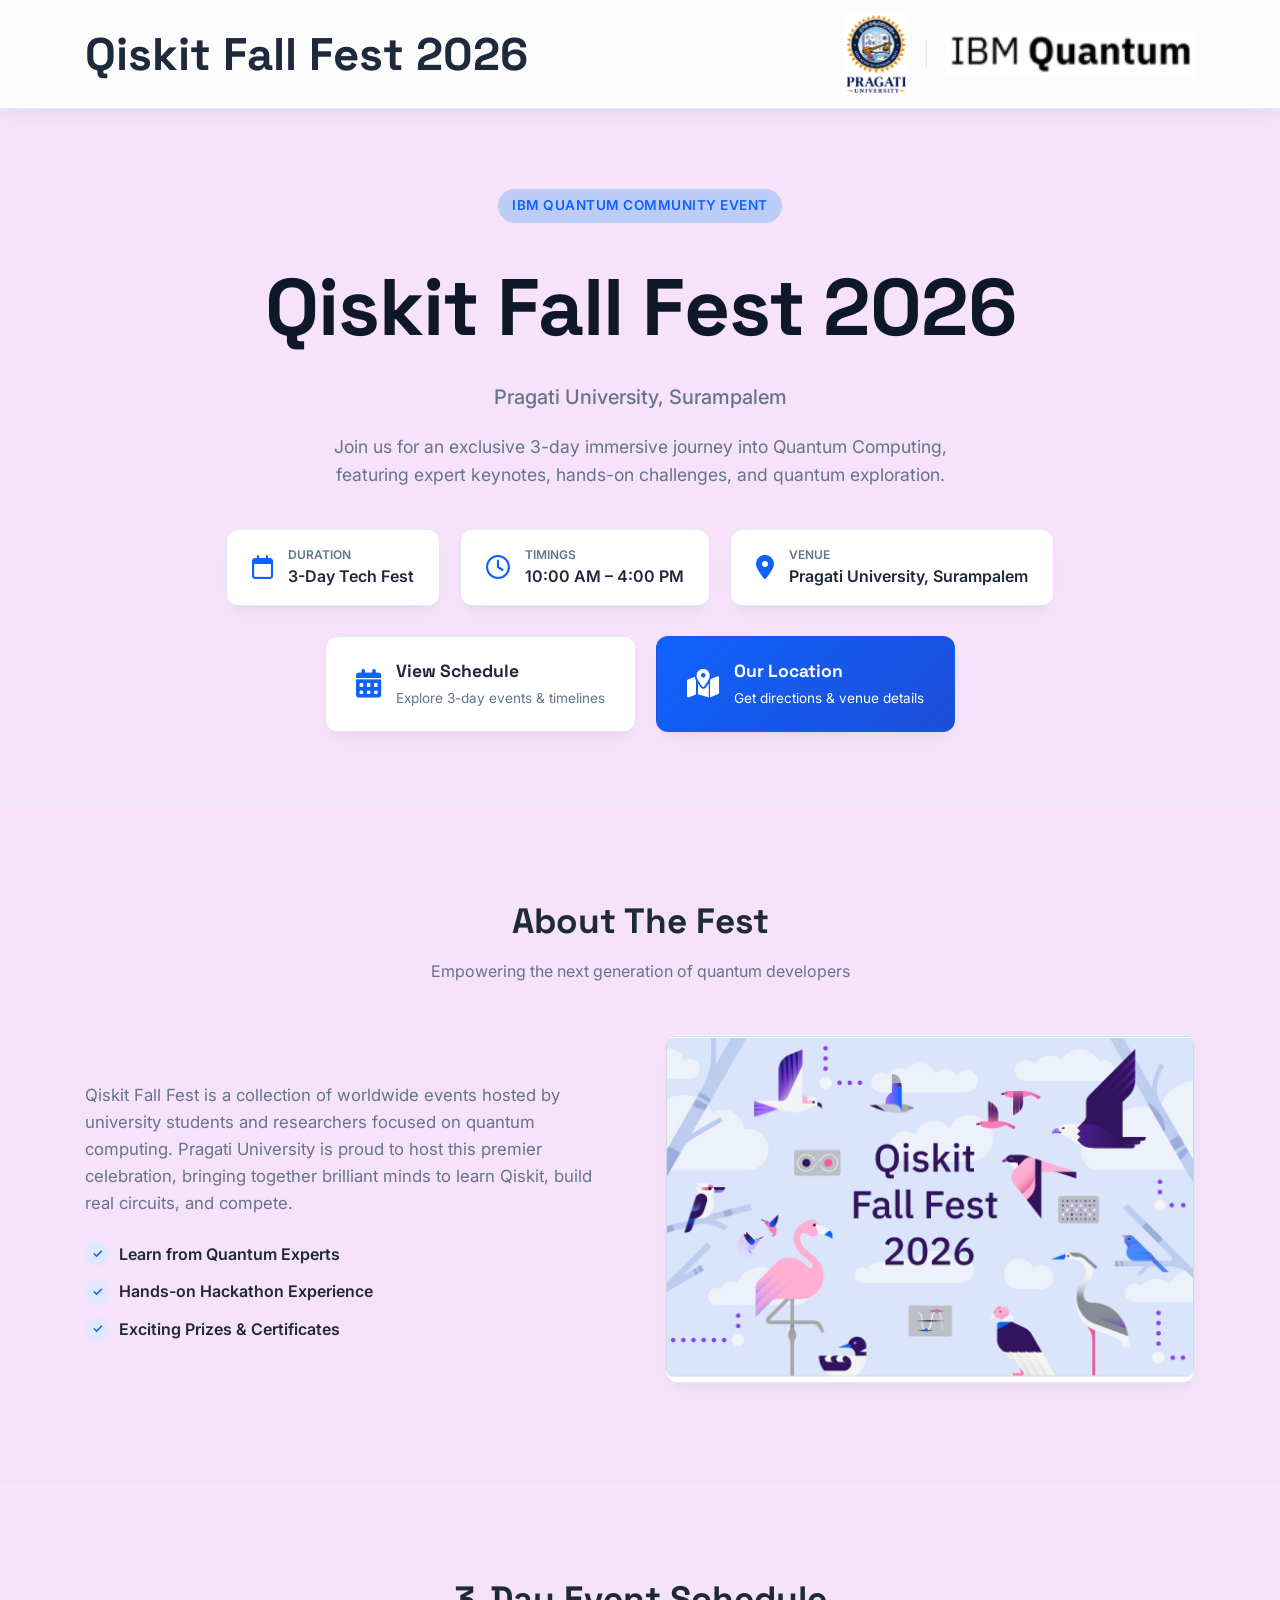
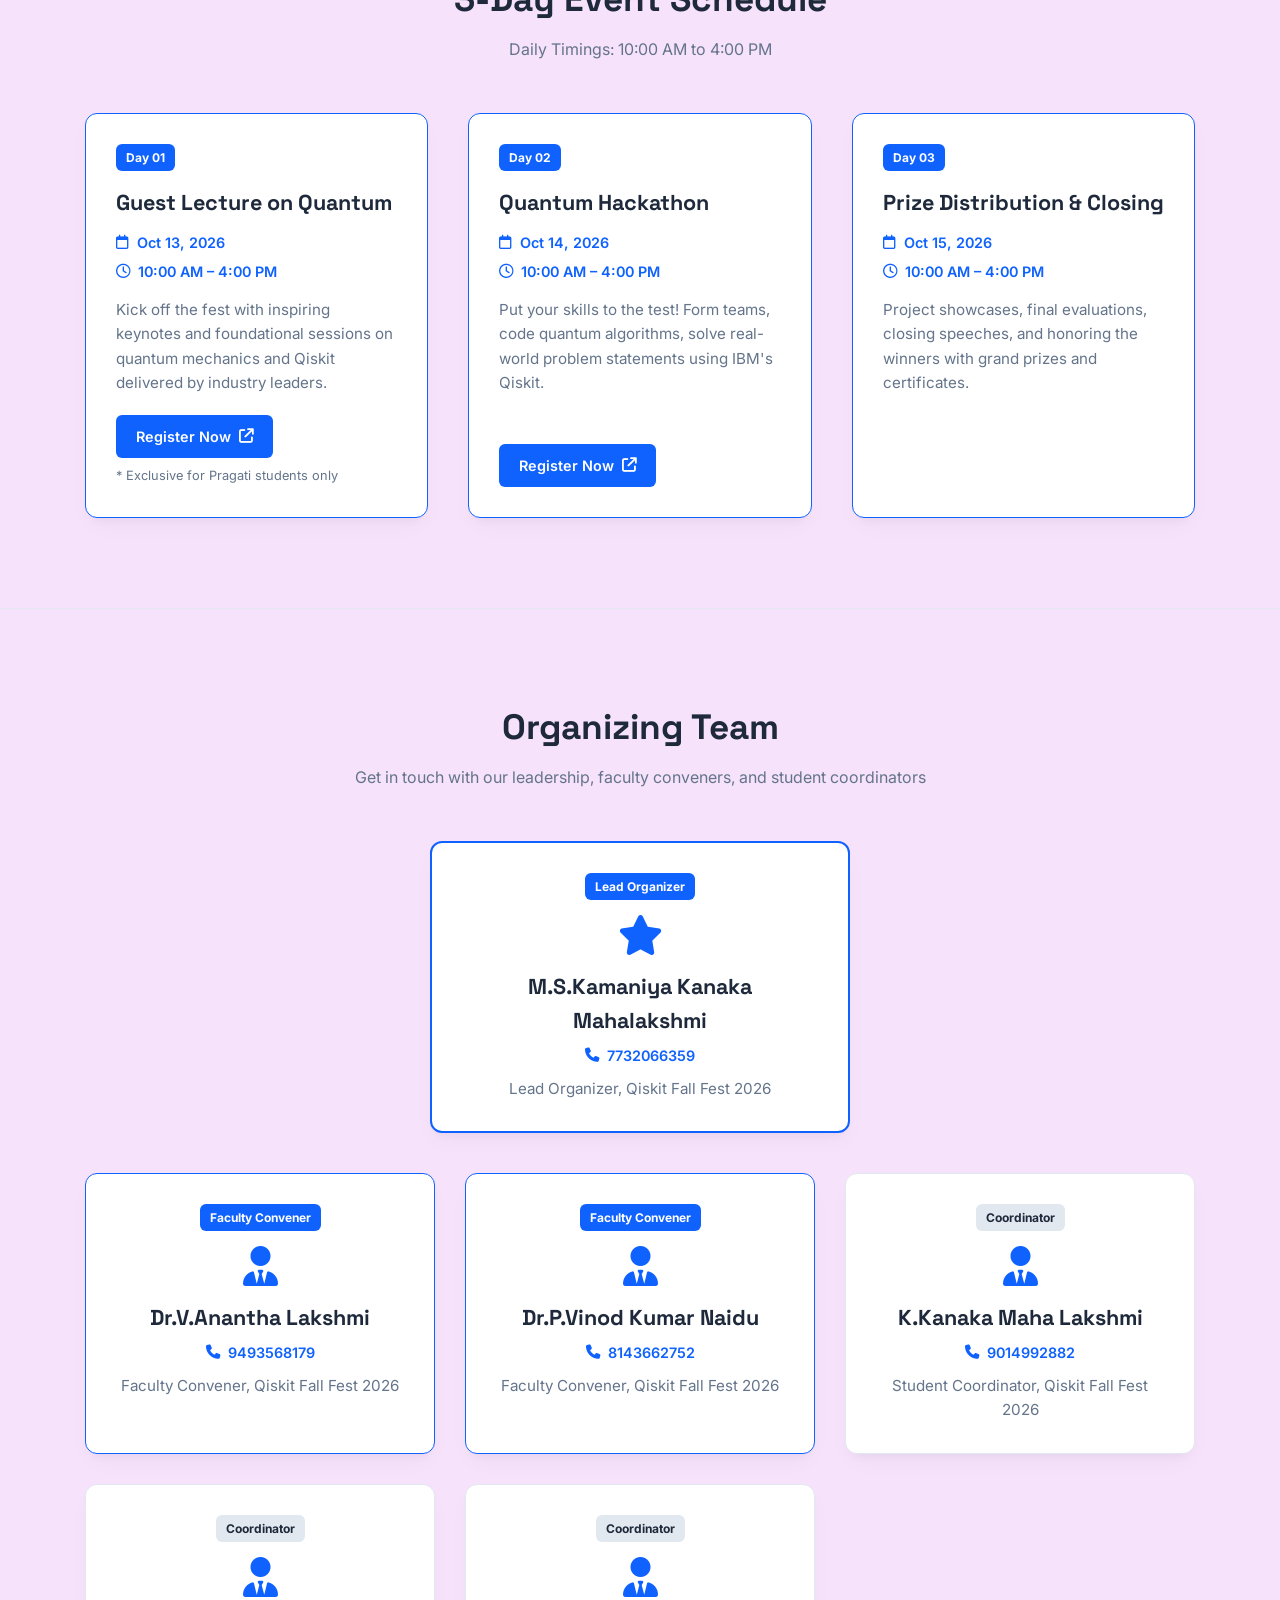
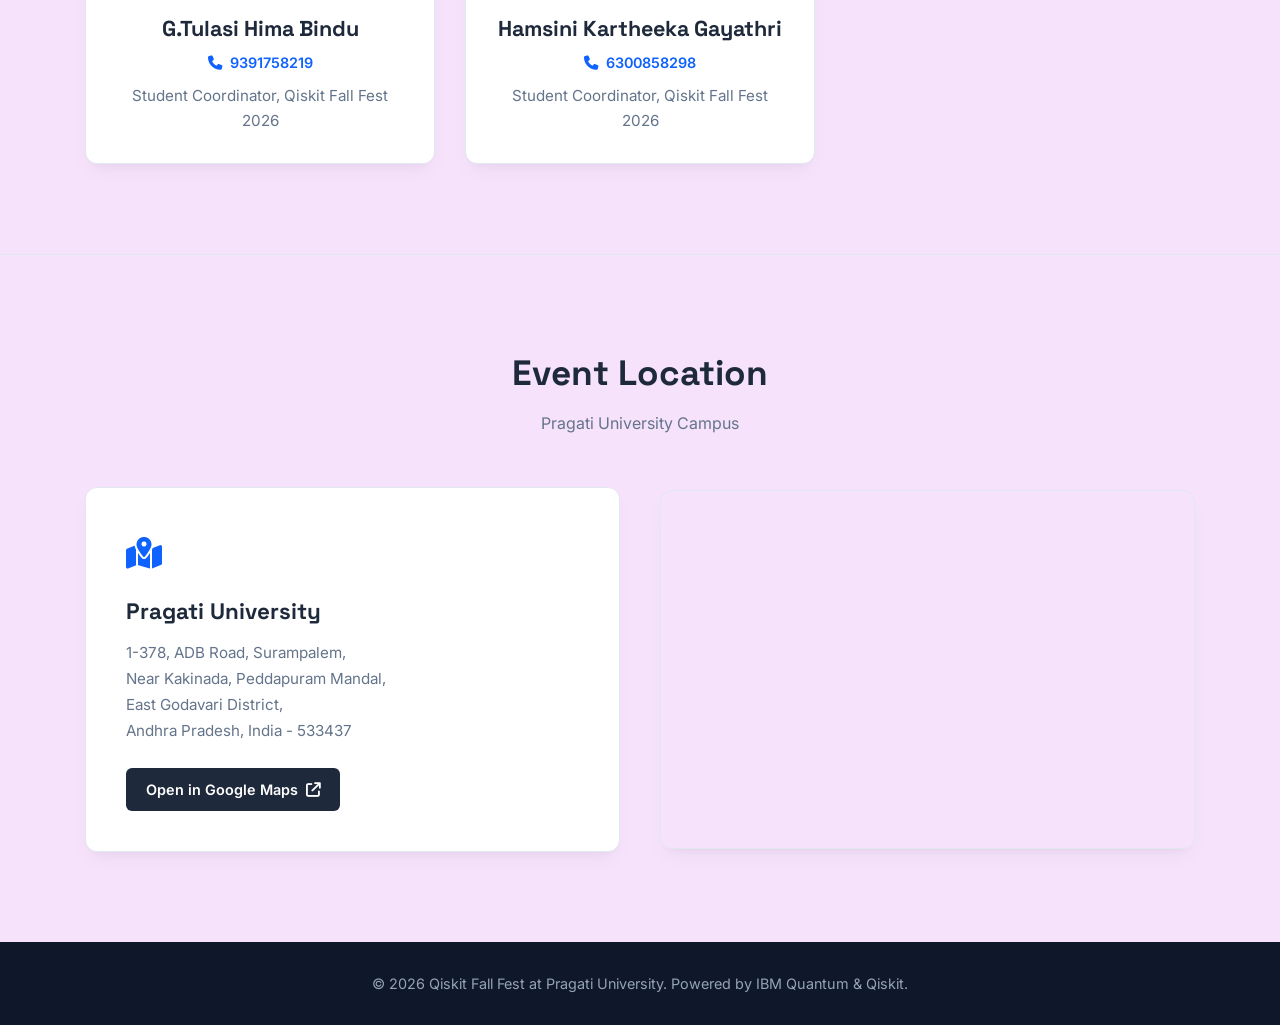
==== index.html @ 9b59ddb5 "Replace user-graduate icon with user-tie icon" ====
<!DOCTYPE html>
<html lang="en">
<head>
    <meta charset="UTF-8">
    <meta name="viewport" content="width=device-width, initial-scale=1.0">
    <title>Qiskit Fall Fest 2026 | Pragati University</title>
    <link rel="stylesheet" href="static/style.css">
    <link href="https://fonts.googleapis.com/css2?family=Inter:wght@300;400;500;600;700&family=Space+Grotesk:wght@500;700&display=swap" rel="stylesheet">
    <link rel="stylesheet" href="https://cdnjs.cloudflare.com/ajax/libs/font-awesome/6.4.0/css/all.min.css">
</head>
<body>

    

    <!-- Elevated Sticky Header with Title and Larger Logos -->
    <header class="site-header">
        <div class="container header-container">
            <div class="brand-title">Qiskit Fall Fest 2026</div>
            
            <div class="header-right-side">
                <div class="logos-wrapper">
                    <img src="static/images/pragati-logo.jpeg" alt="Pragati University Logo" class="logo college-logo">
                    <span class="logo-divider">|</span>
                    <img src="static/images/image.png" alt="IBM Quantum Logo" class="logo qiskit-logo">
                </div>

            </div>
        </div>
    </header>

    <!-- Hero Section -->
    <section class="hero-section">
        <div class="container">
            <div class="badge-tag">IBM Quantum Community Event</div>
            <h1>Qiskit Fall Fest 2026</h1>
            <p class="university-subtitle">Pragati University, Surampalem</p>
            <p class="hero-description">Join us for an exclusive 3-day immersive journey into Quantum Computing, featuring expert keynotes, hands-on challenges, and quantum exploration.</p>
            
            <div class="event-quick-info">
                <div class="info-card">
                    <i class="fa-regular fa-calendar"></i>
                    <div>
                        <span class="info-label">Duration</span>
                        <span class="info-value">3-Day Tech Fest</span>
                    </div>
                </div>
                <div class="info-card">
                    <i class="fa-regular fa-clock"></i>
                    <div>
                        <span class="info-label">Timings</span>
                        <span class="info-value">10:00 AM – 4:00 PM</span>
                    </div>
                </div>
                <div class="info-card">
                    <i class="fa-solid fa-location-dot"></i>
                    <div>
                        <span class="info-label">Venue</span>
                        <span class="info-value">Pragati University, Surampalem</span>
                    </div>
                </div>
            </div>

            <!-- Action Buttons Placed Inside Boxed Cards -->
            <div class="hero-action-boxes">
                <a href="#schedule" class="action-box-card">
                    <i class="fa-solid fa-calendar-days"></i>
                    <div>
                        <span>View Schedule</span>
                        <small>Explore 3-day events & timelines</small>
                    </div>
                </a>
                <a href="#location" class="action-box-card highlight-box">
                    <i class="fa-solid fa-map-location-dot"></i>
                    <div>
                        <span>Our Location</span>
                        <small>Get directions & venue details</small>
                    </div>
                </a>
            </div>
        </div>
    </section>

    <!-- About Section -->
    <section id="about" class="about-section">
        <div class="container">
            <div class="section-title">
                <h2>About The Fest</h2>
                <p>Empowering the next generation of quantum developers</p>
            </div>
            <div class="about-grid">
                <div class="about-text">
                    <p>Qiskit Fall Fest is a collection of worldwide events hosted by university students and researchers focused on quantum computing. Pragati University is proud to host this premier celebration, bringing together brilliant minds to learn Qiskit, build real circuits, and compete.</p>
                    <div class="feature-bullets">
                        <div class="bullet"><span>✓</span> Learn from Quantum Experts</div>
                        <div class="bullet"><span>✓</span> Hands-on Hackathon Experience</div>
                        <div class="bullet"><span>✓</span> Exciting Prizes & Certificates</div>
                    </div>
                </div>
                <div class="about-banner-img">
                    <img src="static/images/hero-banner.png" alt="Qiskit Fall Fest Banner">
                </div>
            </div>
        </div>
    </section>

    <!-- 3-Day Schedule Section -->
    <section id="schedule" class="schedule-section">
        <div class="container">
            <div class="section-title">
                <h2>3-Day Event Schedule</h2>
                <p>Daily Timings: 10:00 AM to 4:00 PM</p>
            </div>

            <div class="schedule-grid" style="gap: 40px;">
                
                <!-- Day 01 Card -->
                <div class="schedule-card featured-card">
                    <div class="day-badge highlight-badge">Day 01</div>
                    <h3>Guest Lecture on Quantum</h3>
                    <p class="schedule-time" style="margin-bottom: 6px;"><i class="fa-regular fa-calendar"></i> Oct 13, 2026</p>
                    <p class="schedule-time"><i class="fa-regular fa-clock"></i> 10:00 AM – 4:00 PM</p>
                    <p class="schedule-desc">Kick off the fest with inspiring keynotes and foundational sessions on quantum mechanics and Qiskit delivered by industry leaders.</p>
                    <div style="margin-top: 20px;">
                        <a href="https://forms.gle/ZjrEdeMdd6oV57w67" target="_blank" class="map-dir-btn" style="background: var(--qiskit-blue);">
                            Register Now <i class="fa-solid fa-arrow-up-right-from-square"></i>
                        </a>
                        <p style="font-size: 0.8rem; color: var(--text-muted); margin-top: 8px;">* Exclusive for Pragati students only</p>
                    </div>
                </div>

                <!-- Day 02 Card -->
                <div class="schedule-card featured-card">
                    <div class="day-badge highlight-badge">Day 02</div>
                    <h3>Quantum Hackathon</h3>
                    <p class="schedule-time" style="margin-bottom: 6px;"><i class="fa-regular fa-calendar"></i> Oct 14, 2026</p>
                    <p class="schedule-time"><i class="fa-regular fa-clock"></i> 10:00 AM – 4:00 PM</p>
                    <p class="schedule-desc">Put your skills to the test! Form teams, code quantum algorithms, solve real-world problem statements using IBM's Qiskit.</p>
                    <div style="margin-top: 20px;">
                        <a href="https://forms.gle/RqSs9yZRU411RXv17" target="_blank" class="map-dir-btn" style="background: var(--qiskit-blue);">
                            Register Now <i class="fa-solid fa-arrow-up-right-from-square"></i>
                        </a>
                    </div>
                </div>

                <!-- Day 03 Card -->
                <div class="schedule-card featured-card">
                    <div class="day-badge highlight-badge">Day 03</div>
                    <h3>Prize Distribution & Closing</h3>
                    <p class="schedule-time" style="margin-bottom: 6px;"><i class="fa-regular fa-calendar"></i> Oct 15, 2026</p>
                    <p class="schedule-time"><i class="fa-regular fa-clock"></i> 10:00 AM – 4:00 PM</p>
                    <p class="schedule-desc">Project showcases, final evaluations, closing speeches, and honoring the winners with grand prizes and certificates.</p>
                </div>

            </div>
        </div>
    </section>

    <!-- Organizing Team Section -->
    <section id="organizing-team" class="schedule-section">
        <div class="container">
            <div class="section-title">
                <h2>Organizing Team</h2>
                <p>Get in touch with our leadership, faculty conveners, and student coordinators</p>
            </div>

            <!-- Lead Organizer (Top / Featured) -->
            <div style="max-width: 420px; margin: 0 auto 40px auto;">
                <div class="schedule-card featured-card" style="text-align: center; border: 2px solid var(--qiskit-blue);">
                    <div class="day-badge highlight-badge" style="margin: 0 auto 15px auto;">Lead Organizer</div>
                    <i class="fa-solid fa-star" style="font-size: 2.5rem; color: var(--qiskit-blue); margin-bottom: 15px;"></i>
                    <h3 style="margin-bottom: 5px;">M.S.Kamaniya Kanaka Mahalakshmi</h3>
                    <p class="schedule-time" style="justify-content: center; margin-bottom: 10px;"><i class="fa-solid fa-phone"></i> 7732066359</p>
                    <p class="schedule-desc">Lead Organizer, Qiskit Fall Fest 2026</p>
                </div>
            </div>

            <!-- Faculty Conveners & Student Coordinators Grid -->
            <div class="schedule-grid" style="grid-template-columns: repeat(auto-fit, minmax(280px, 1fr)); gap: 30px;">
                
                <!-- Faculty Convener 1 -->
                <div class="schedule-card featured-card" style="text-align: center;">
                    <div class="day-badge highlight-badge" style="margin: 0 auto 15px auto;">Faculty Convener</div>
                    <i class="fa-solid fa-user-tie" style="font-size: 2.5rem; color: var(--qiskit-blue); margin-bottom: 15px;"></i>
                    <h3 style="margin-bottom: 5px;">Dr.V.Anantha Lakshmi</h3>
                    <p class="schedule-time" style="justify-content: center; margin-bottom: 10px;"><i class="fa-solid fa-phone"></i> 9493568179</p>
                    <p class="schedule-desc">Faculty Convener, Qiskit Fall Fest 2026</p>
                </div>

                <!-- Faculty Convener 2 -->
                <div class="schedule-card featured-card" style="text-align: center;">
                    <div class="day-badge highlight-badge" style="margin: 0 auto 15px auto;">Faculty Convener</div>
                    <i class="fa-solid fa-user-tie" style="font-size: 2.5rem; color: var(--qiskit-blue); margin-bottom: 15px;"></i>
                    <h3 style="margin-bottom: 5px;">Dr.P.Vinod Kumar Naidu</h3>
                    <p class="schedule-time" style="justify-content: center; margin-bottom: 10px;"><i class="fa-solid fa-phone"></i> 8143662752</p>
                    <p class="schedule-desc">Faculty Convener, Qiskit Fall Fest 2026</p>
                </div>

                <!-- Student Coordinator 1 -->
                <div class="schedule-card" style="text-align: center;">
                    <div class="day-badge" style="margin: 0 auto 15px auto;">Coordinator</div>
                    <i class="fa-solid fa-user-tie" style="font-size: 2.5rem; color: var(--qiskit-blue); margin-bottom: 15px;"></i>
                    <h3 style="margin-bottom: 5px;">K.Kanaka Maha Lakshmi</h3>
                    <p class="schedule-time" style="justify-content: center; margin-bottom: 10px;"><i class="fa-solid fa-phone"></i> 9014992882</p>
                    <p class="schedule-desc">Student Coordinator, Qiskit Fall Fest 2026</p>
                </div>

                <!-- Student Coordinator 2 -->
                <div class="schedule-card" style="text-align: center;">
                    <div class="day-badge" style="margin: 0 auto 15px auto;">Coordinator</div>
                    <i class="fa-solid fa-user-tie" style="font-size: 2.5rem; color: var(--qiskit-blue); margin-bottom: 15px;"></i>
                    <h3 style="margin-bottom: 5px;">G.Tulasi Hima Bindu</h3>
                    <p class="schedule-time" style="justify-content: center; margin-bottom: 10px;"><i class="fa-solid fa-phone"></i> 9391758219</p>
                    <p class="schedule-desc">Student Coordinator, Qiskit Fall Fest 2026</p>
                </div>

                <!-- Student Coordinator 3 -->
                <div class="schedule-card" style="text-align: center;">
                    <div class="day-badge" style="margin: 0 auto 15px auto;">Coordinator</div>
                    <i class="fa-solid fa-user-tie" style="font-size: 2.5rem; color: var(--qiskit-blue); margin-bottom: 15px;"></i>
                    <h3 style="margin-bottom: 5px;">Hamsini Kartheeka Gayathri</h3>
                    <p class="schedule-time" style="justify-content: center; margin-bottom: 10px;"><i class="fa-solid fa-phone"></i> 6300858298</p>
                    <p class="schedule-desc">Student Coordinator, Qiskit Fall Fest 2026</p>
                </div>

            </div>
        </div>
    </section>

    <!-- Location Section -->
    <section id="location" class="location-section">
        <div class="container">
            <div class="section-title">
                <h2>Event Location</h2>
                <p>Pragati University Campus</p>
            </div>
            
            <div class="location-grid">
                <div class="address-box">
                    <div class="addr-icon"><i class="fa-solid fa-map-location-dot"></i></div>
                    <h3>Pragati University</h3>
                    <p>1-378, ADB Road, Surampalem,<br>Near Kakinada, Peddapuram Mandal,<br>East Godavari District,<br>Andhra Pradesh, India - 533437</p>
                    <a href="https://maps.google.com/?q=Pragati+University+Surampalem+Kakinada" target="_blank" class="map-dir-btn">
                        Open in Google Maps <i class="fa-solid fa-arrow-up-right-from-square"></i>
                    </a>
                </div>
                <div class="map-embed-box">
                    <iframe 
                        src="https://www.google.com/maps/embed?pb=!1m18!1m12!1m3!1d3819.524278456254!2d82.064!3d17.081!2m3!1f0!2f0!3f0!3m2!1i1024!2i768!4f13.1!3m3!1m2!1s0x3a3782c5f1111111%3A0x1111111111111111!2sSurampalem%2C%2C%20Andhra%20Pradesh%20533437!5e0!3m2!1sen!2sin!4v1650000000000!5m2!1sen!2sin" 
                        width="100%" 
                        height="350" 
                        style="border:0;" 
                        allowfullscreen="" 
                        loading="lazy">
                    </iframe>
                </div>
            </div>
        </div>
    </section>

    <footer>
        <div class="container footer-content">
            <p>&copy; 2026 Qiskit Fall Fest at Pragati University. Powered by IBM Quantum & Qiskit.</p>
        </div>
    </footer>

    <script src="static/script.js"></script>
</body>
</html>
---- static/style.css ----
/* Unified Single Pastel Theme Stylesheet */
:root {
    --bg-main: #f6e2fa;
    --bg-card: #ffffff;
    --text-main: #1e293b;
    --text-muted: #64748b;
    --qiskit-blue: #0f62fe;
    --border-color: #e2e8f0;
    --shadow-header: 0 4px 20px -2px rgba(15, 23, 42, 0.08);
    --shadow-soft: 0 10px 25px -5px rgba(15, 23, 42, 0.04), 0 8px 10px -6px rgba(15, 23, 42, 0.04);
}

* {
    margin: 0;
    padding: 0;
    box-sizing: border-box;
    font-family: 'Inter', sans-serif;
}

body {
    background-color: var(--bg-main);
    color: var(--text-main);
    line-height: 1.6;
}

.container {
    max-width: 1150px;
    margin: 0 auto;
    padding: 0 20px;
}


/* Elevated Sticky Header (White Background) */
.site-header {
    background: rgba(253, 253, 253, 0.95);
    backdrop-filter: blur(12px);
    border-bottom: 1px solid var(--border-color);
    position: sticky;
    top: 0;
    z-index: 1000;
    padding: 14px 0;
    box-shadow: var(--shadow-header);
}

.header-container {
    display: flex;
    justify-content: space-between;
    align-items: center;
}

.brand-title {
    font-family: 'Space Grotesk', sans-serif;
    font-size: 2.85rem;
    font-weight: 700;
    color: var(--text-main);
}

.header-right-side {
    display: flex;
    align-items: center;
    gap: 30px;
}

.logos-wrapper {
    display: flex;
    align-items: center;
    gap: 15px;
}

/* Larger Header Logos */
.logo {
    height: 80px;
    object-fit: contain;
}

.college-logo {
    max-height: 150px;
}

.qiskit-logo {
    max-height: 45px;
}

.logo-divider {
    color: var(--border-color);
    font-weight: 300;
    font-size: 1.4rem;
}

.nav-links {
    display: flex;
    align-items: center;
    gap: 20px;
}

.nav-links a {
    text-decoration: none;
    color: var(--text-main);
    font-weight: 500;
    font-size: 5rem;
    transition: color 0.2s;
}

.nav-links a:hover {
    color: var(--qiskit-blue);
}

/* Hero Section */
.hero-section {
    padding: 80px 0 70px;
    text-align: center;
    background-color: var(--bg-main);
    border-bottom: 1px solid var(--border-color);
}

.badge-tag {
    display: inline-block;
    background: #bdcbf7;
    color: var(--qiskit-blue);
    font-size: 0.85rem;
    font-weight: 600;
    padding: 6px 14px;
    border-radius: 20px;
    margin-bottom: 20px;
    text-transform: uppercase;
    letter-spacing: 0.5px;
}

.hero-section h1 {
    font-family: 'Space Grotesk', sans-serif;
    font-size: 5rem; /* Larger heading letters */
    font-weight: 700;
    color: #0f172a;
    margin-bottom: 10px;
    letter-spacing: -1px;
}

.university-subtitle {
    font-size: 1.25rem;
    color: var(--text-muted);
    margin-bottom: 20px;
    font-weight: 500;
}

.hero-description {
    max-width: 650px;
    margin: 0 auto 40px;
    color: var(--text-muted);
    font-size: 1.1rem;
}

.event-quick-info {
    display: flex;
    justify-content: center;
    gap: 20px;
    flex-wrap: wrap;
    margin-bottom: 30px;
}

.info-card {
    background: var(--bg-card);
    border: 1px solid var(--border-color);
    padding: 15px 25px;
    border-radius: 12px;
    display: flex;
    align-items: center;
    gap: 15px;
    box-shadow: var(--shadow-soft);
    text-align: left;
}

.info-card i {
    font-size: 1.5rem;
    color: var(--qiskit-blue);
}

.info-label {
    display: block;
    font-size: 0.75rem;
    color: var(--text-muted);
    text-transform: uppercase;
    font-weight: 600;
}

.info-value {
    font-weight: 600;
    color: var(--text-main);
}

/* Boxed Card Buttons */
.hero-action-boxes {
    display: flex;
    justify-content: center;
    gap: 20px;
    flex-wrap: wrap;
}

.action-box-card {
    background: var(--bg-card);
    border: 1px solid var(--border-color);
    padding: 20px 30px;
    border-radius: 12px;
    text-decoration: none;
    color: var(--text-main);
    display: flex;
    align-items: center;
    gap: 15px;
    box-shadow: var(--shadow-soft);
    transition: all 0.2s ease;
    text-align: left;
    min-width: 250px;
}

.action-box-card i {
    font-size: 1.8rem;
    color: var(--qiskit-blue);
}

.action-box-card span {
    display: block;
    font-family: 'Space Grotesk', sans-serif;
    font-size: 1.1rem;
    font-weight: 700;
    color: var(--text-main);
}

.action-box-card small {
    color: var(--text-muted);
    font-size: 0.85rem;
}

.action-box-card:hover {
    transform: translateY(-3px);
    border-color: var(--qiskit-blue);
    box-shadow: 0 12px 25px -5px rgba(15, 98, 254, 0.12);
}

.highlight-box {
    background: linear-gradient(135deg, #0f62fe 0%, #1d4ed8 100%);
    border-color: transparent;
}

.highlight-box i,
.highlight-box span,
.highlight-box small {
    color: white !important;
}

.highlight-box:hover {
    background: linear-gradient(135deg, #0353e9 0%, #1e40af 100%);
}

/* Section Title Common */
.section-title {
    text-align: center;
    margin-bottom: 50px;
}

.section-title h2 {
    font-family: 'Space Grotesk', sans-serif;
    font-size: 2.2rem;
    color: var(--text-main);
    margin-bottom: 10px;
}

.section-title p {
    color: var(--text-muted);
}

/* About Section */
.about-section {
    padding: 90px 0;
    background-color: var(--bg-main);
    border-bottom: 1px solid var(--border-color);
}

.about-grid {
    display: grid;
    grid-template-columns: 1fr 1fr;
    gap: 50px;
    align-items: center;
}

.about-text p {
    color: var(--text-muted);
    margin-bottom: 20px;
    font-size: 1.05rem;
}

.feature-bullets {
    display: flex;
    flex-direction: column;
    gap: 12px;
    margin-top: 25px;
}

.bullet {
    font-weight: 600;
    display: flex;
    align-items: center;
    gap: 10px;
    color: var(--text-main);
}

.bullet span {
    color: var(--qiskit-blue);
    background: #e0e7ff;
    width: 24px;
    height: 24px;
    display: inline-flex;
    align-items: center;
    justify-content: center;
    border-radius: 50%;
    font-size: 0.8rem;
}

.about-banner-img img {
    width: 100%;
    border-radius: 12px;
    border: 1px solid var(--border-color);
    box-shadow: var(--shadow-soft);
}

/* Schedule Section */
.schedule-section {
    padding: 90px 0;
    background-color: var(--bg-main);
    border-bottom: 1px solid var(--border-color);
}

.schedule-grid {
    display: grid;
    grid-template-columns: repeat(auto-fit, minmax(320px, 1fr));
    gap: 30px;
}

.schedule-card {
    background: var(--bg-card);
    border: 1px solid var(--border-color);
    border-radius: 12px;
    padding: 30px;
    position: relative;
    box-shadow: var(--shadow-soft);
    display: flex;
    flex-direction: column;
}

.featured-card {
    border-color: var(--qiskit-blue);
}

.day-badge {
    display: inline-block;
    background: #e2e8f0;
    color: var(--text-main);
    font-size: 0.75rem;
    font-weight: 700;
    padding: 4px 10px;
    border-radius: 6px;
    margin-bottom: 15px;
    width: max-content;
}

.highlight-badge {
    background: var(--qiskit-blue);
    color: white;
}

.schedule-card h3 {
    font-size: 1.35rem;
    margin-bottom: 10px;
    font-family: 'Space Grotesk', sans-serif;
}

.schedule-time {
    color: var(--qiskit-blue);
    font-weight: 600;
    font-size: 0.9rem;
    margin-bottom: 15px;
    display: flex;
    align-items: center;
    gap: 8px;
}

.schedule-desc {
    color: var(--text-muted);
    font-size: 0.95rem;
    flex-grow: 1;
}

/* Location Section */
.location-section {
    padding: 90px 0;
    background-color: var(--bg-main);
}

.location-grid {
    display: grid;
    grid-template-columns: 1fr 1fr;
    gap: 40px;
    align-items: center;
}

.address-box {
    background: var(--bg-card);
    border: 1px solid var(--border-color);
    padding: 40px;
    border-radius: 12px;
    box-shadow: var(--shadow-soft);
}

.addr-icon {
    font-size: 2rem;
    color: var(--qiskit-blue);
    margin-bottom: 15px;
}

.address-box h3 {
    font-family: 'Space Grotesk', sans-serif;
    font-size: 1.4rem;
    margin-bottom: 10px;
}

.address-box p {
    color: var(--text-muted);
    margin-bottom: 25px;
    font-size: 0.95rem;
    line-height: 1.7;
}

.map-dir-btn {
    text-decoration: none;
    background: var(--text-main);
    color: white;
    padding: 10px 20px;
    border-radius: 6px;
    font-weight: 600;
    font-size: 0.9rem;
    display: inline-flex;
    align-items: center;
    gap: 8px;
    transition: background 0.2s;
}

.map-dir-btn:hover {
    background: #0f172a;
}

.map-embed-box {
    border-radius: 12px;
    overflow: hidden;
    border: 1px solid var(--border-color);
    box-shadow: var(--shadow-soft);
}

/* Footer */
footer {
    background: #0f172a;
    color: #94a3b8;
    text-align: center;
    padding: 30px 0;
    font-size: 0.9rem;
}

/* Responsive layout adjustments */
@media(max-width: 768px) {
    .hero-section h1 { font-size: 3rem; }
    .about-grid, .location-grid { grid-template-columns: 1fr; }
    .nav-links { display: none; }
    .logo { height: 35px; }
    .header-right-side { gap: 15px; }
}
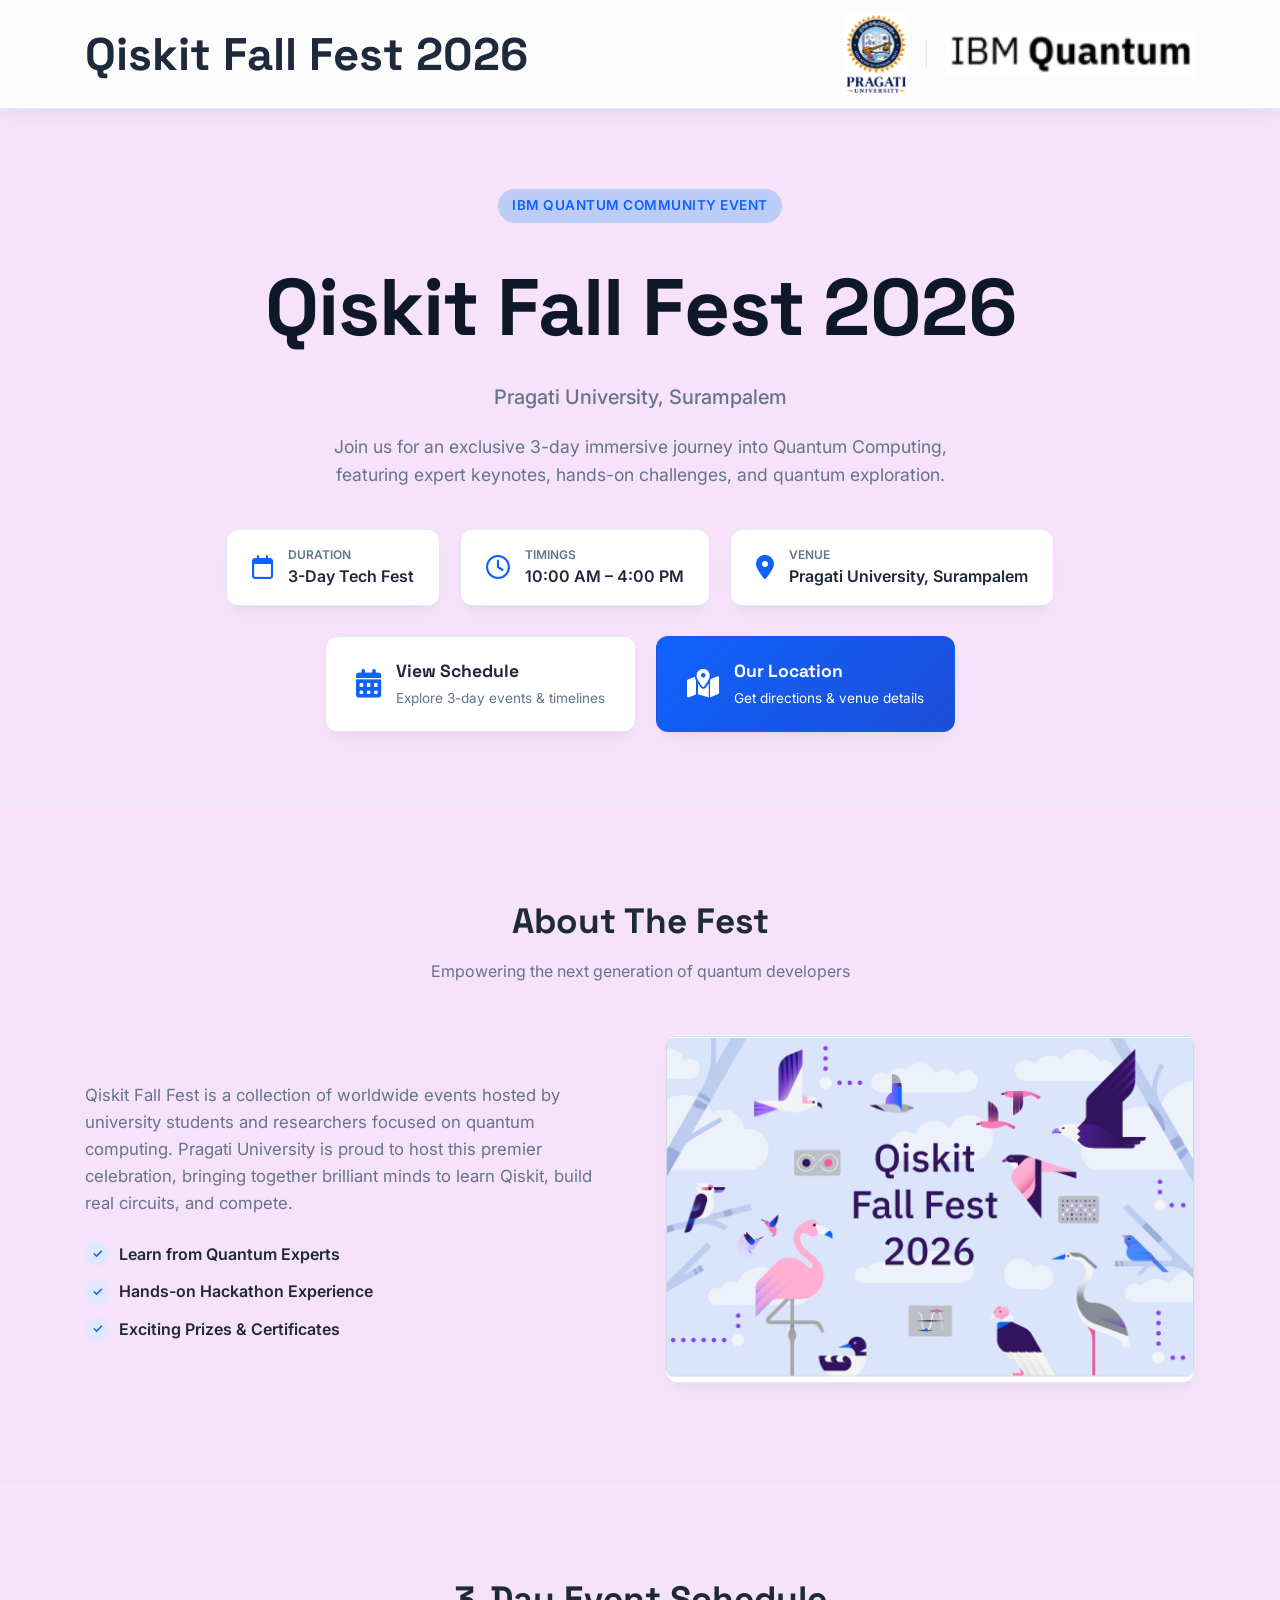
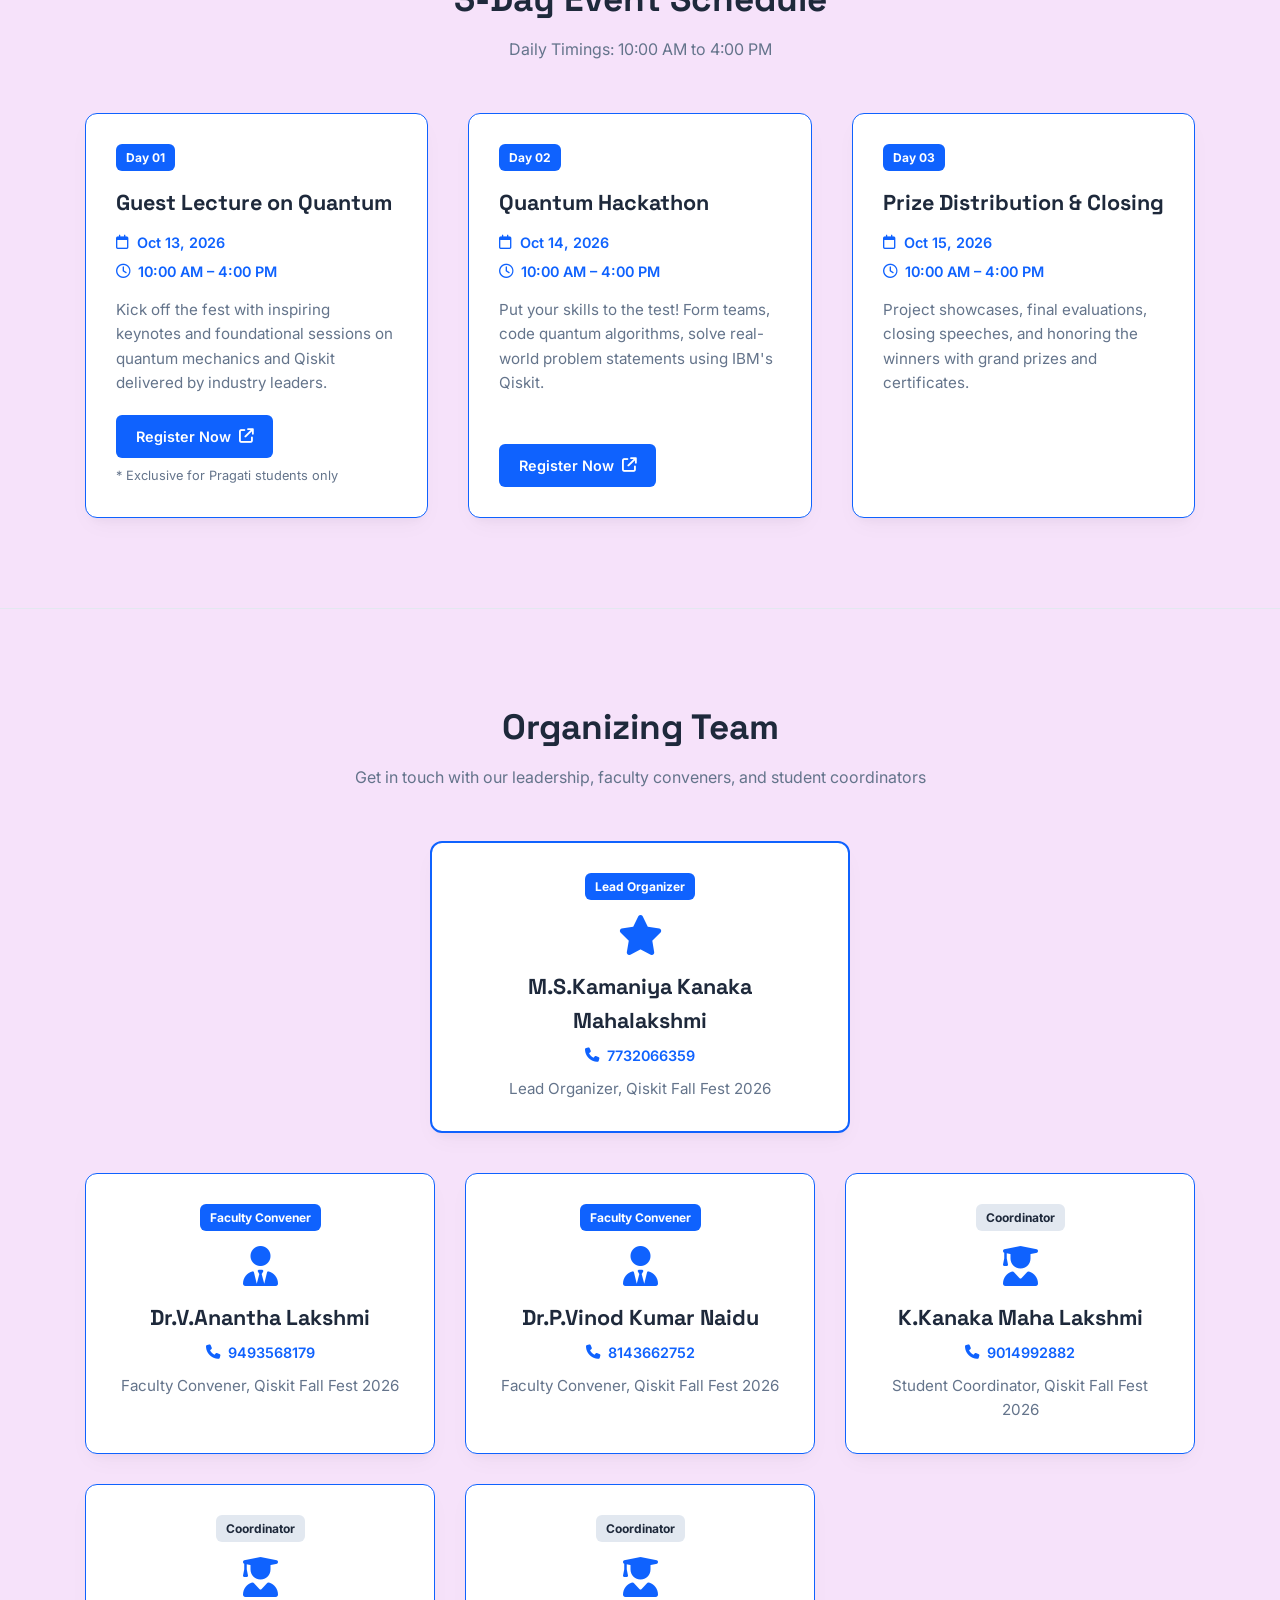
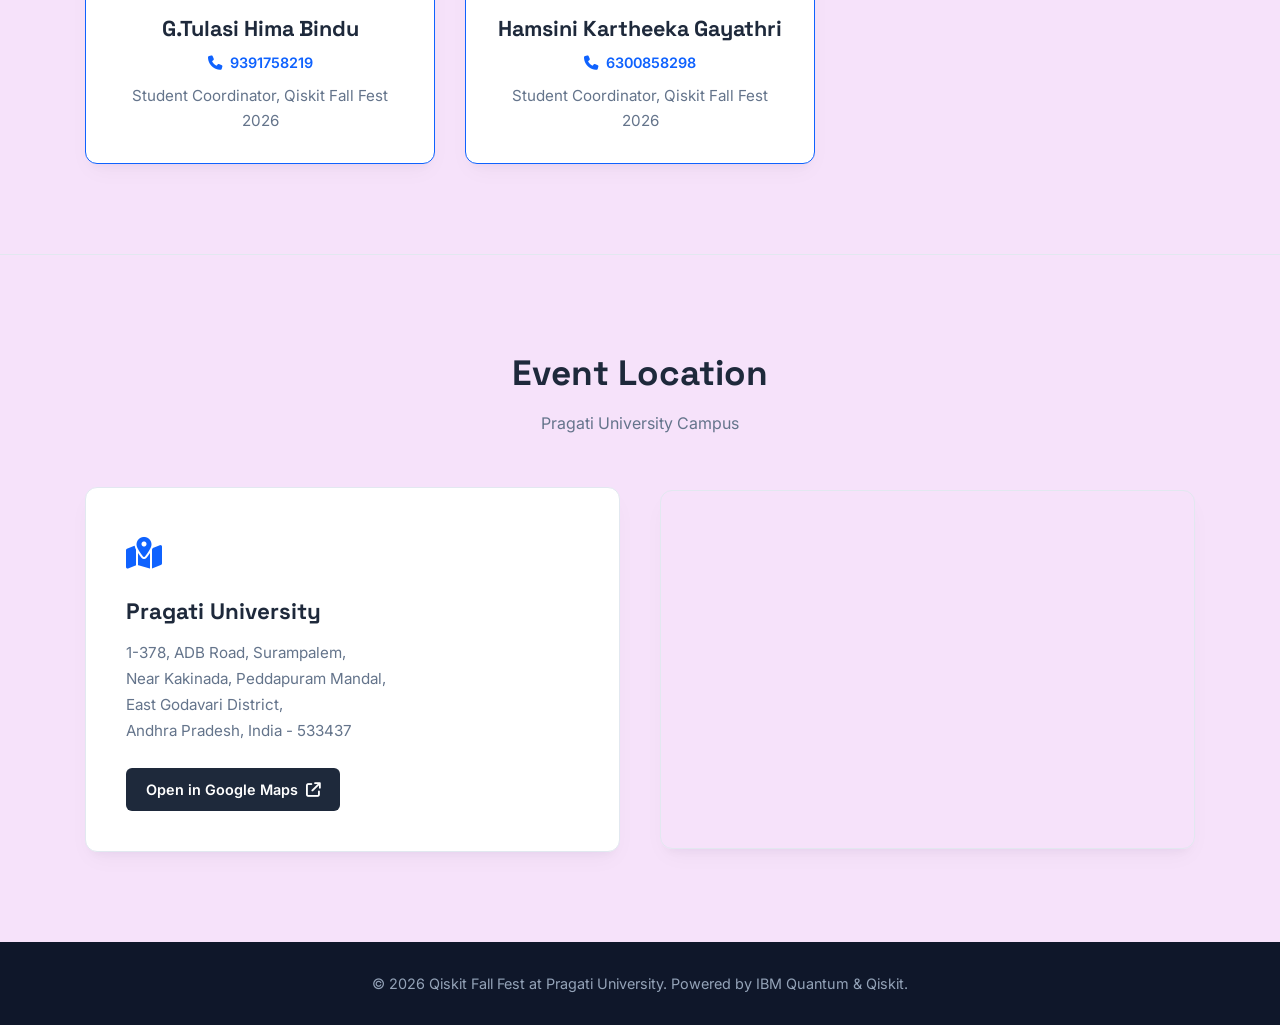
==== commit 8e8a40bb: "Update index.html" ====
--- a/index.html
+++ b/index.html
@@ -196,27 +196,27 @@
                 </div>
 
                 <!-- Student Coordinator 1 -->
-                <div class="schedule-card" style="text-align: center;">
+                <div class="schedule-card featured-card" style="text-align: center;">
                     <div class="day-badge" style="margin: 0 auto 15px auto;">Coordinator</div>
-                    <i class="fa-solid fa-user-tie" style="font-size: 2.5rem; color: var(--qiskit-blue); margin-bottom: 15px;"></i>
+                    <i class="fa-solid fa-user-graduate" style="font-size: 2.5rem; color: var(--qiskit-blue); margin-bottom: 15px;"></i>
                     <h3 style="margin-bottom: 5px;">K.Kanaka Maha Lakshmi</h3>
                     <p class="schedule-time" style="justify-content: center; margin-bottom: 10px;"><i class="fa-solid fa-phone"></i> 9014992882</p>
                     <p class="schedule-desc">Student Coordinator, Qiskit Fall Fest 2026</p>
                 </div>
 
                 <!-- Student Coordinator 2 -->
-                <div class="schedule-card" style="text-align: center;">
+                <div class="schedule-card featured-card" style="text-align: center;">
                     <div class="day-badge" style="margin: 0 auto 15px auto;">Coordinator</div>
-                    <i class="fa-solid fa-user-tie" style="font-size: 2.5rem; color: var(--qiskit-blue); margin-bottom: 15px;"></i>
+                    <i class="fa-solid fa-user-graduate" style="font-size: 2.5rem; color: var(--qiskit-blue); margin-bottom: 15px;"></i>
                     <h3 style="margin-bottom: 5px;">G.Tulasi Hima Bindu</h3>
                     <p class="schedule-time" style="justify-content: center; margin-bottom: 10px;"><i class="fa-solid fa-phone"></i> 9391758219</p>
                     <p class="schedule-desc">Student Coordinator, Qiskit Fall Fest 2026</p>
                 </div>
 
                 <!-- Student Coordinator 3 -->
-                <div class="schedule-card" style="text-align: center;">
+                <div class="schedule-card featured-card" style="text-align: center;">
                     <div class="day-badge" style="margin: 0 auto 15px auto;">Coordinator</div>
-                    <i class="fa-solid fa-user-tie" style="font-size: 2.5rem; color: var(--qiskit-blue); margin-bottom: 15px;"></i>
+                    <i class="fa-solid fa-user-graduate" style="font-size: 2.5rem; color: var(--qiskit-blue); margin-bottom: 15px;"></i>
                     <h3 style="margin-bottom: 5px;">Hamsini Kartheeka Gayathri</h3>
                     <p class="schedule-time" style="justify-content: center; margin-bottom: 10px;"><i class="fa-solid fa-phone"></i> 6300858298</p>
                     <p class="schedule-desc">Student Coordinator, Qiskit Fall Fest 2026</p>
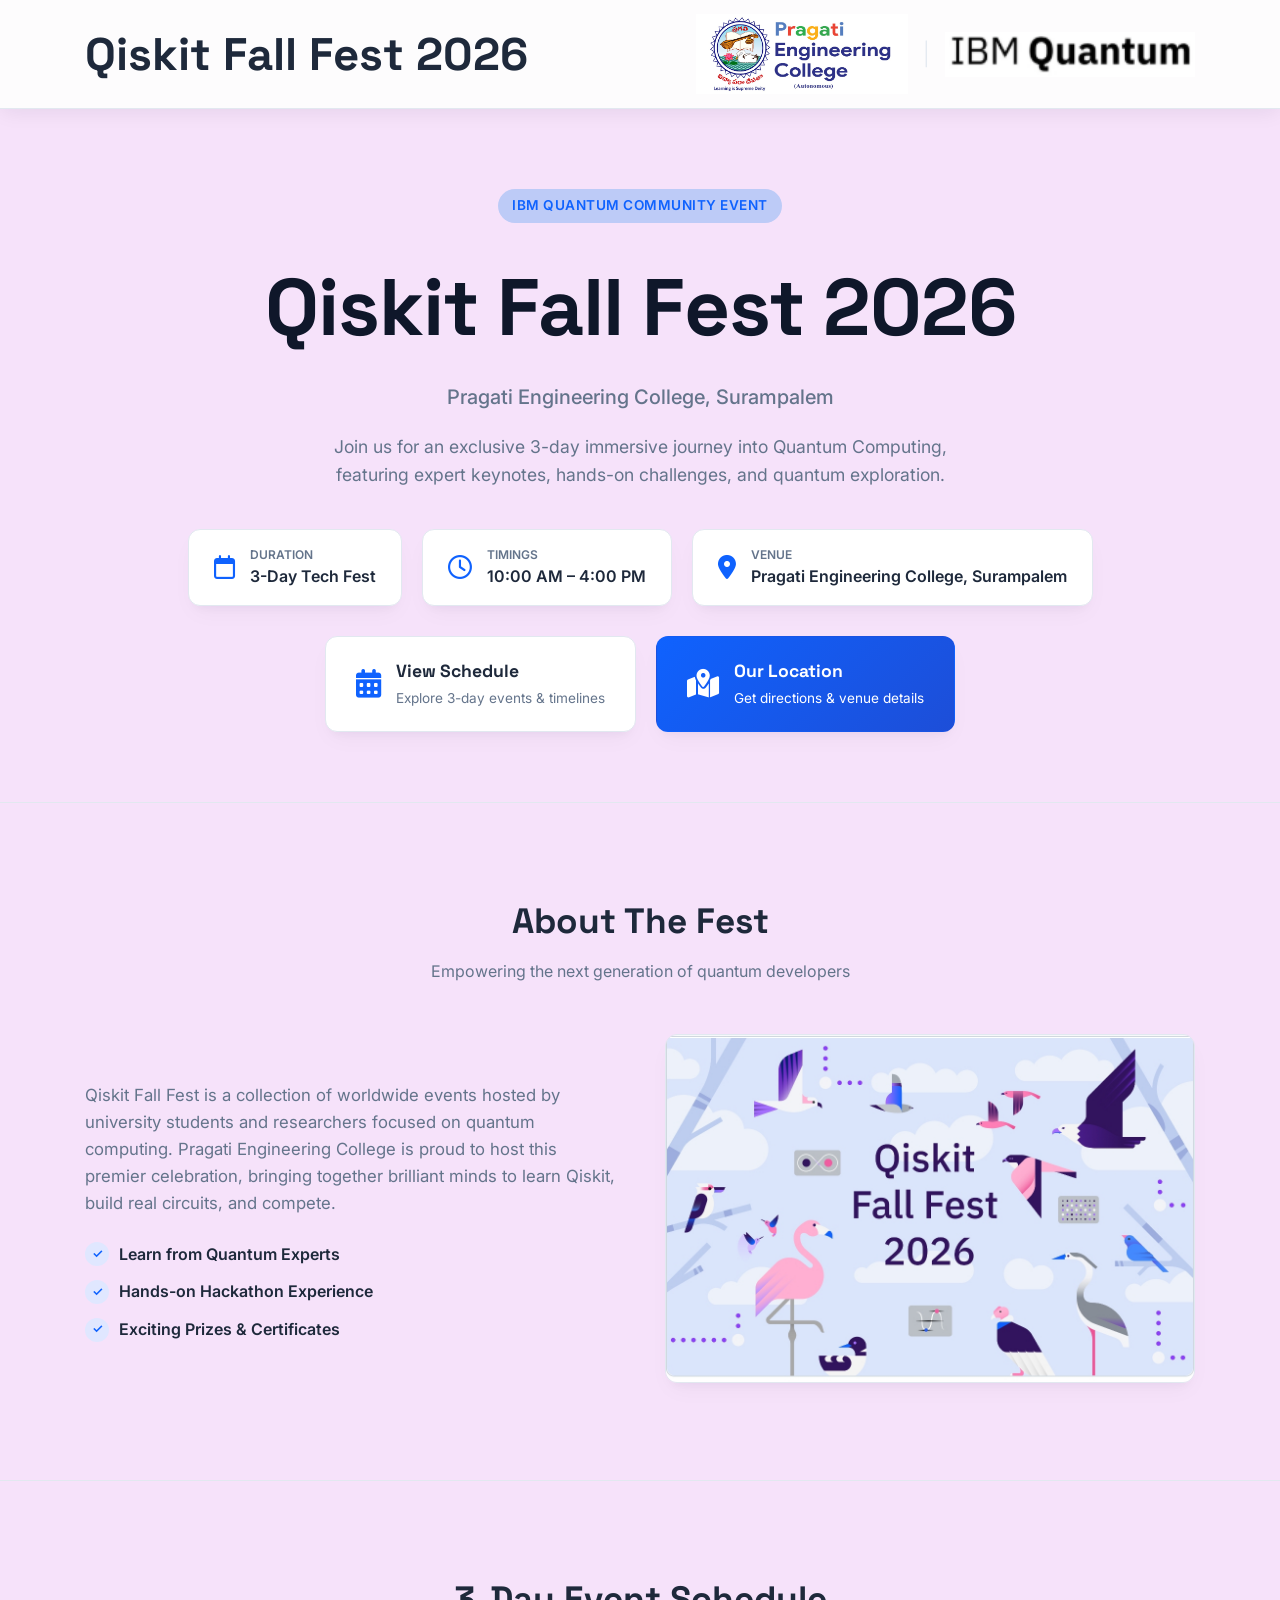
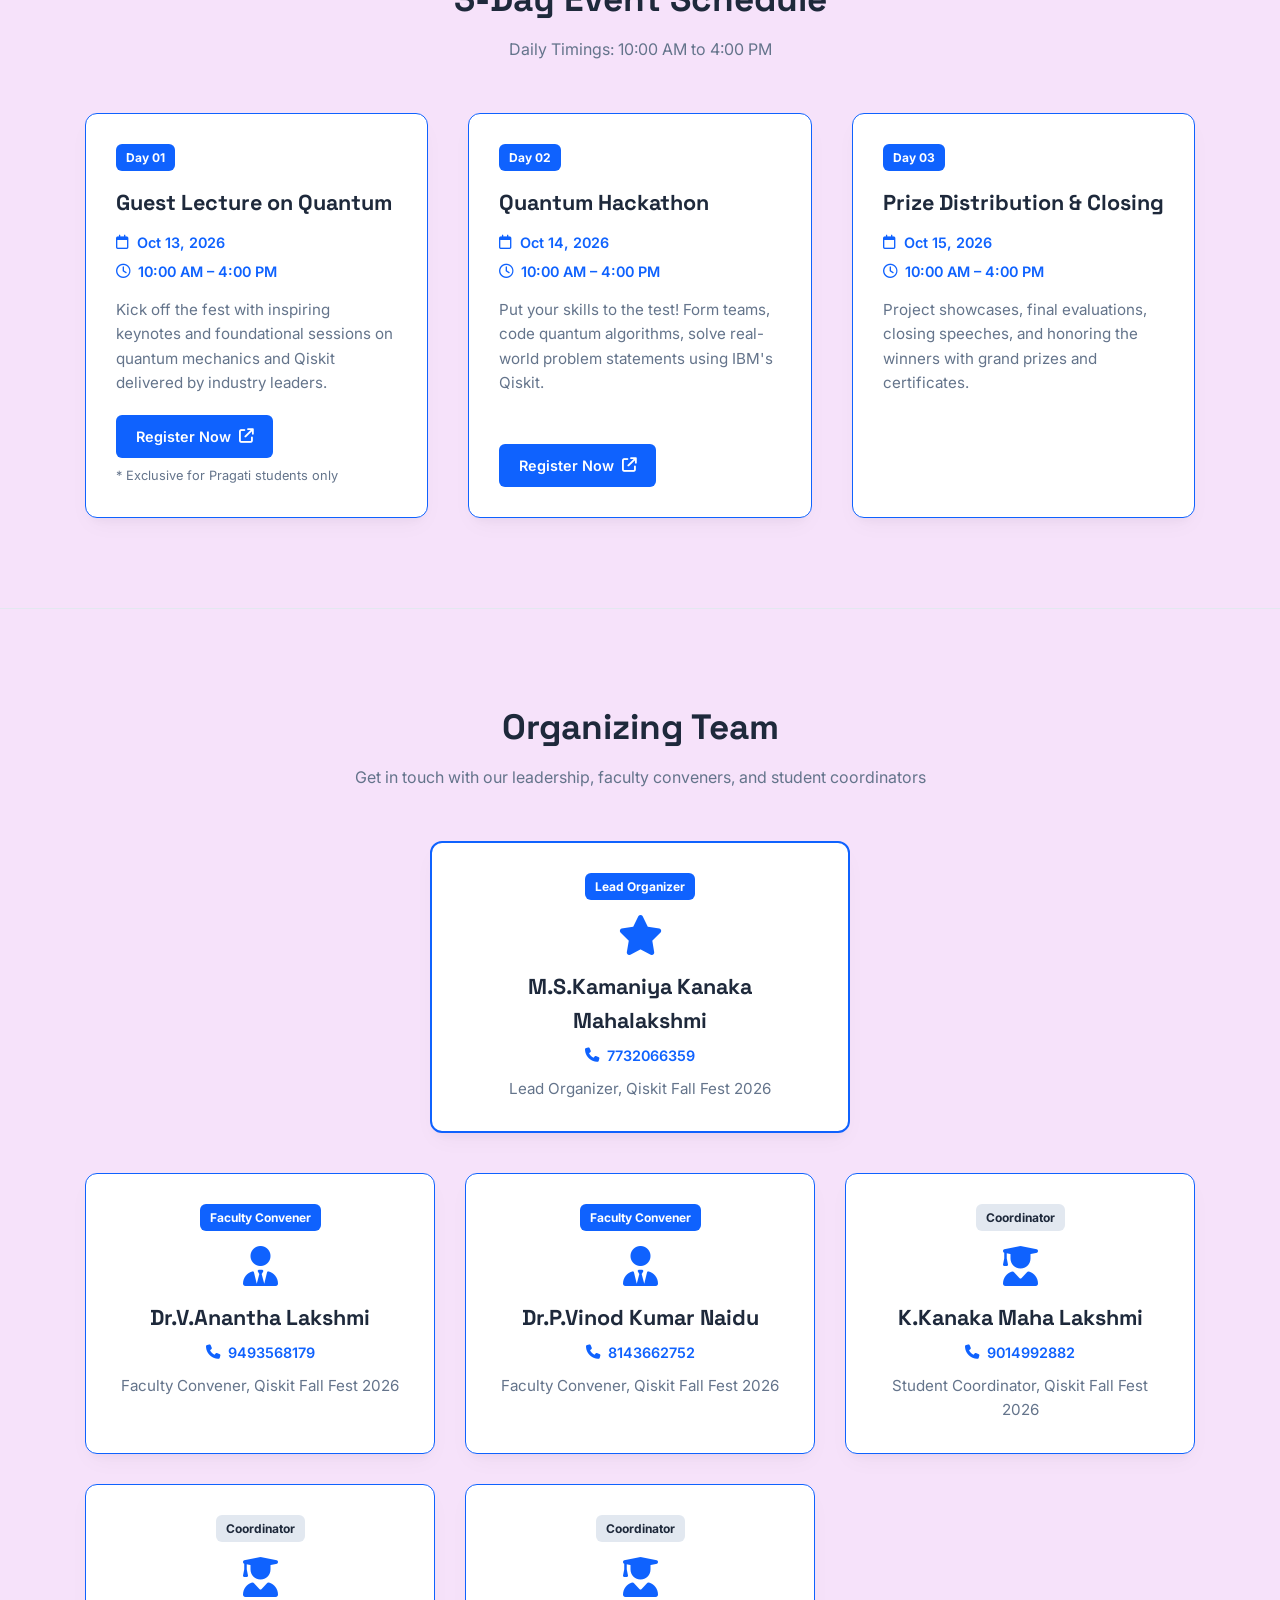
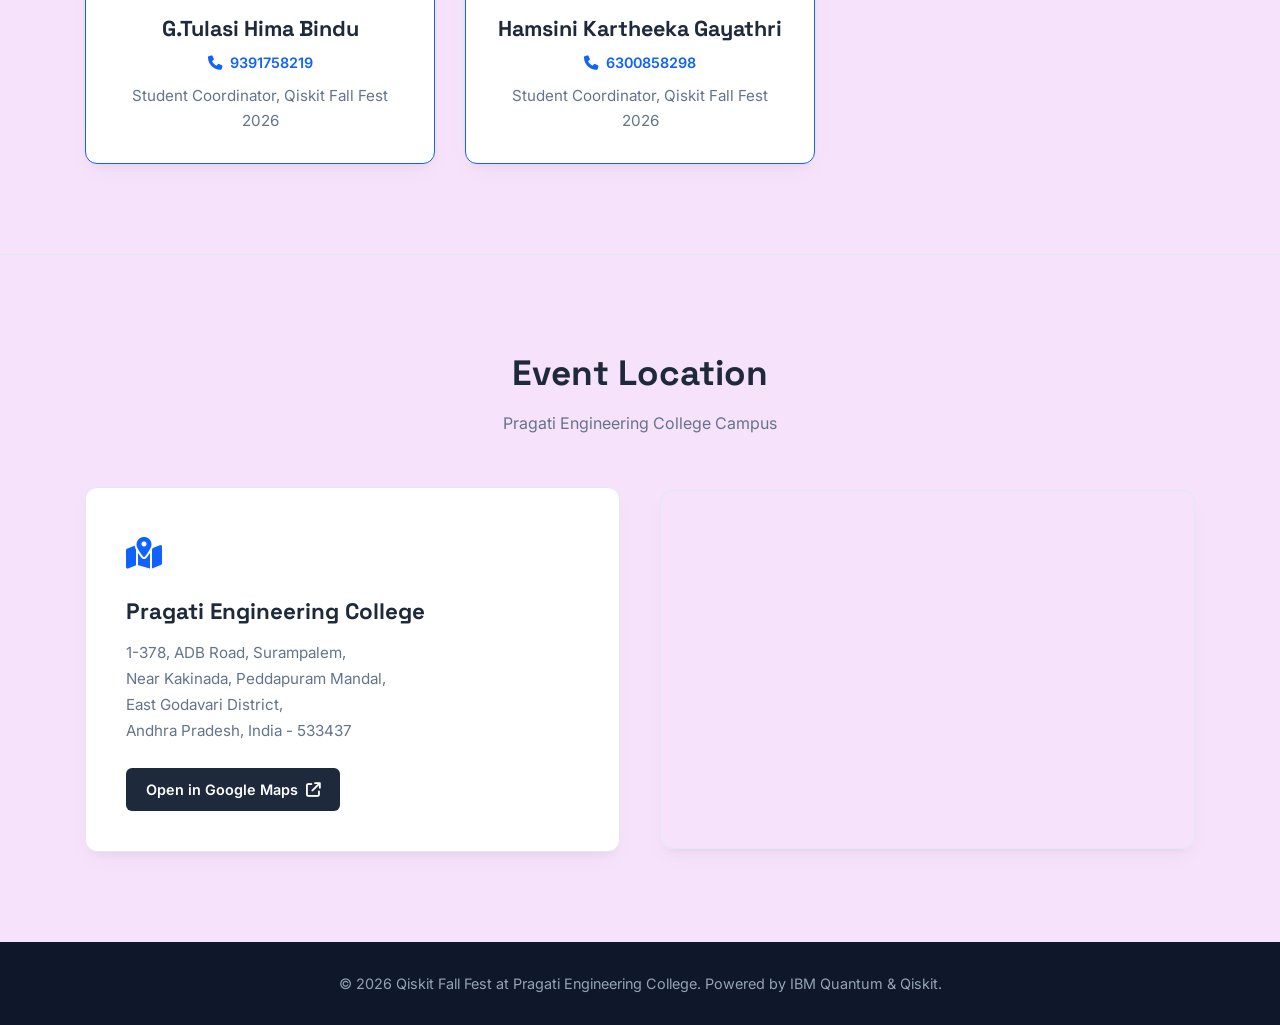
==== commit f5ec1a21: "Add event dates and update organizing team and logos" ====
--- a/index.html
+++ b/index.html
@@ -3,7 +3,7 @@
 <head>
     <meta charset="UTF-8">
     <meta name="viewport" content="width=device-width, initial-scale=1.0">
-    <title>Qiskit Fall Fest 2026 | Pragati University</title>
+    <title>Qiskit Fall Fest 2026 | Pragati Engineering College</title>
     <link rel="stylesheet" href="static/style.css">
     <link href="https://fonts.googleapis.com/css2?family=Inter:wght@300;400;500;600;700&family=Space+Grotesk:wght@500;700&display=swap" rel="stylesheet">
     <link rel="stylesheet" href="https://cdnjs.cloudflare.com/ajax/libs/font-awesome/6.4.0/css/all.min.css">
@@ -19,9 +19,9 @@
             
             <div class="header-right-side">
                 <div class="logos-wrapper">
-                    <img src="static/images/pragati-logo.jpeg" alt="Pragati University Logo" class="logo college-logo">
+                    <img src="static/images/pragati-logo.png" alt="Pragati Engineering College Logo" class="logo college-logo">
                     <span class="logo-divider">|</span>
-                    <img src="static/images/image.png" alt="IBM Quantum Logo" class="logo qiskit-logo">
+                    <img src="static/images/ibm.png" alt="IBM Quantum Logo" class="logo qiskit-logo">
                 </div>
 
             </div>
@@ -33,7 +33,7 @@
         <div class="container">
             <div class="badge-tag">IBM Quantum Community Event</div>
             <h1>Qiskit Fall Fest 2026</h1>
-            <p class="university-subtitle">Pragati University, Surampalem</p>
+            <p class="university-subtitle">Pragati Engineering College, Surampalem</p>
             <p class="hero-description">Join us for an exclusive 3-day immersive journey into Quantum Computing, featuring expert keynotes, hands-on challenges, and quantum exploration.</p>
             
             <div class="event-quick-info">
@@ -55,7 +55,7 @@
                     <i class="fa-solid fa-location-dot"></i>
                     <div>
                         <span class="info-label">Venue</span>
-                        <span class="info-value">Pragati University, Surampalem</span>
+                        <span class="info-value">Pragati Engineering College, Surampalem</span>
                     </div>
                 </div>
             </div>
@@ -89,7 +89,7 @@
             </div>
             <div class="about-grid">
                 <div class="about-text">
-                    <p>Qiskit Fall Fest is a collection of worldwide events hosted by university students and researchers focused on quantum computing. Pragati University is proud to host this premier celebration, bringing together brilliant minds to learn Qiskit, build real circuits, and compete.</p>
+                    <p>Qiskit Fall Fest is a collection of worldwide events hosted by university students and researchers focused on quantum computing. Pragati Engineering College is proud to host this premier celebration, bringing together brilliant minds to learn Qiskit, build real circuits, and compete.</p>
                     <div class="feature-bullets">
                         <div class="bullet"><span>✓</span> Learn from Quantum Experts</div>
                         <div class="bullet"><span>✓</span> Hands-on Hackathon Experience</div>
@@ -231,15 +231,15 @@
         <div class="container">
             <div class="section-title">
                 <h2>Event Location</h2>
-                <p>Pragati University Campus</p>
+                <p>Pragati Engineering College Campus</p>
             </div>
             
             <div class="location-grid">
                 <div class="address-box">
                     <div class="addr-icon"><i class="fa-solid fa-map-location-dot"></i></div>
-                    <h3>Pragati University</h3>
+                    <h3>Pragati Engineering College</h3>
                     <p>1-378, ADB Road, Surampalem,<br>Near Kakinada, Peddapuram Mandal,<br>East Godavari District,<br>Andhra Pradesh, India - 533437</p>
-                    <a href="https://maps.google.com/?q=Pragati+University+Surampalem+Kakinada" target="_blank" class="map-dir-btn">
+                    <a href="https://maps.google.com/?q=Pragati+Engineering+College+Surampalem+Kakinada" target="_blank" class="map-dir-btn">
                         Open in Google Maps <i class="fa-solid fa-arrow-up-right-from-square"></i>
                     </a>
                 </div>
@@ -259,7 +259,7 @@
 
     <footer>
         <div class="container footer-content">
-            <p>&copy; 2026 Qiskit Fall Fest at Pragati University. Powered by IBM Quantum & Qiskit.</p>
+            <p>&copy; 2026 Qiskit Fall Fest at Pragati Engineering College. Powered by IBM Quantum & Qiskit.</p>
         </div>
     </footer>
 
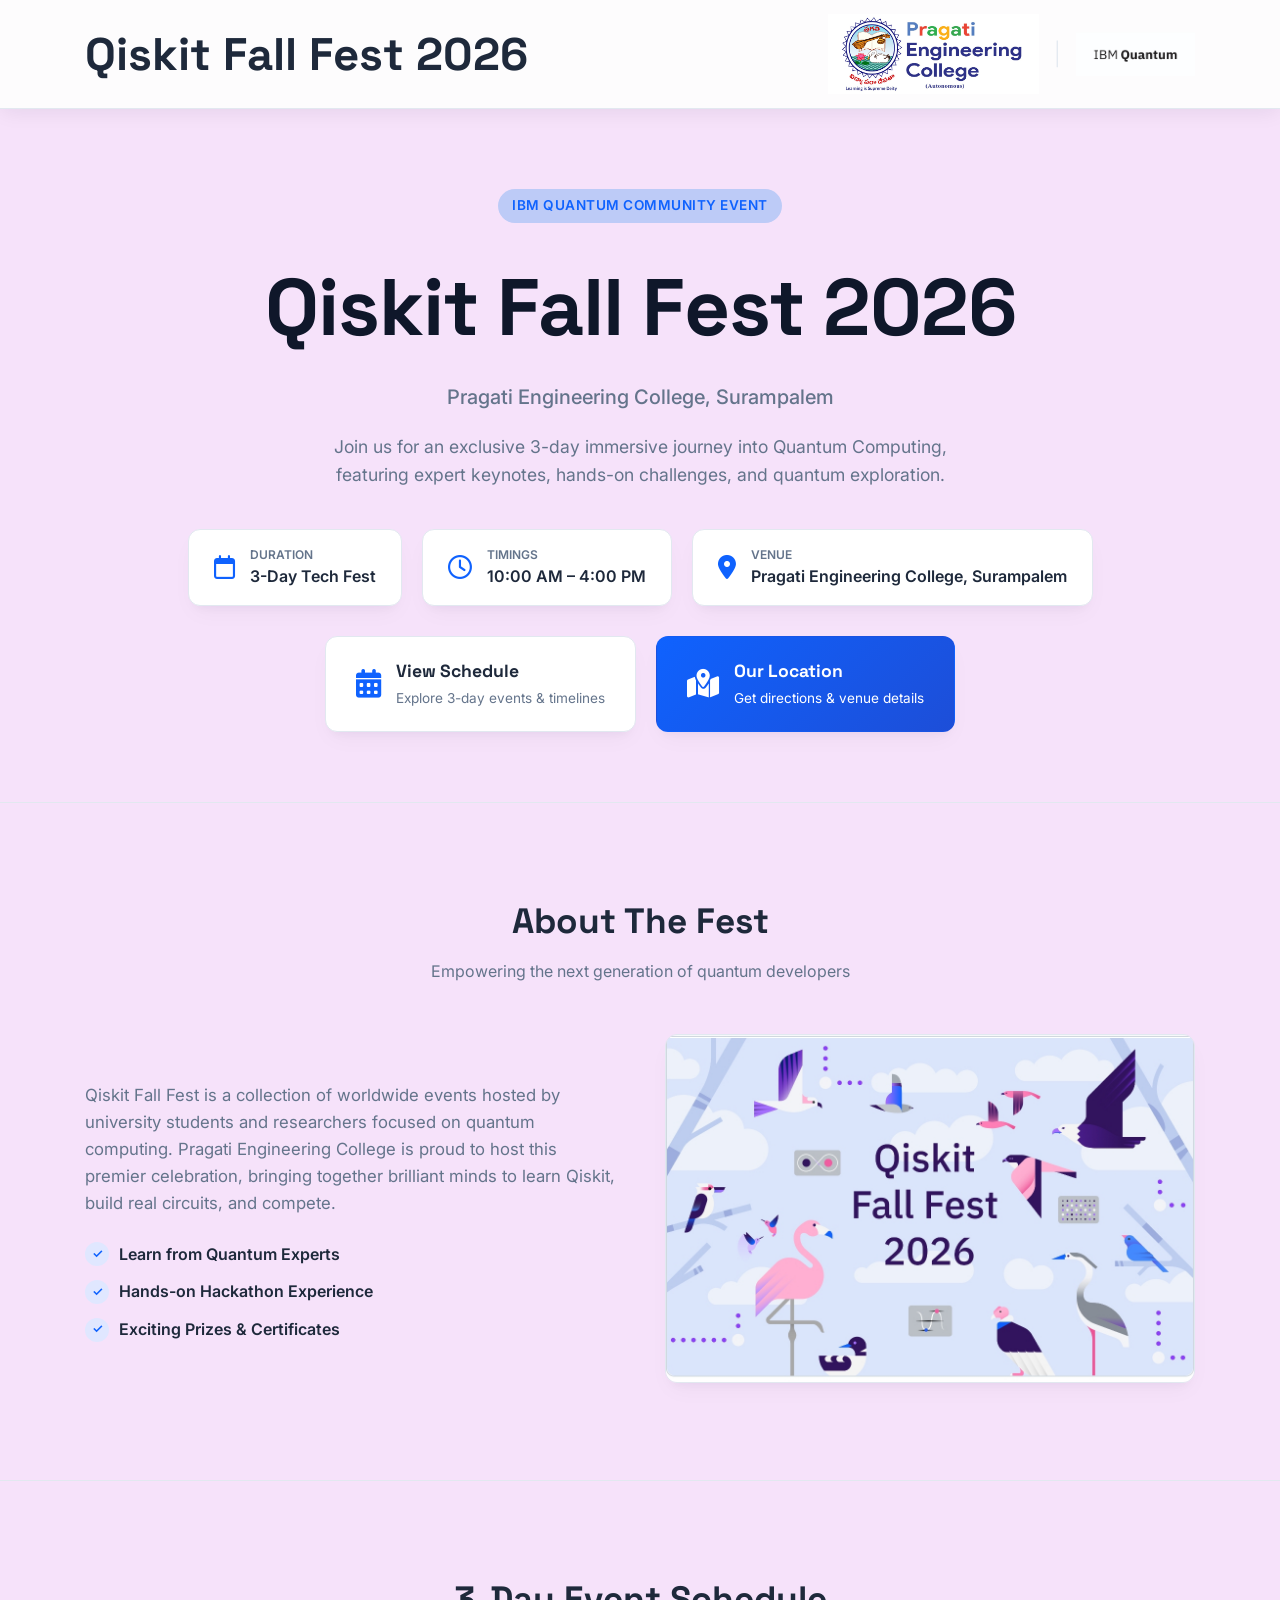
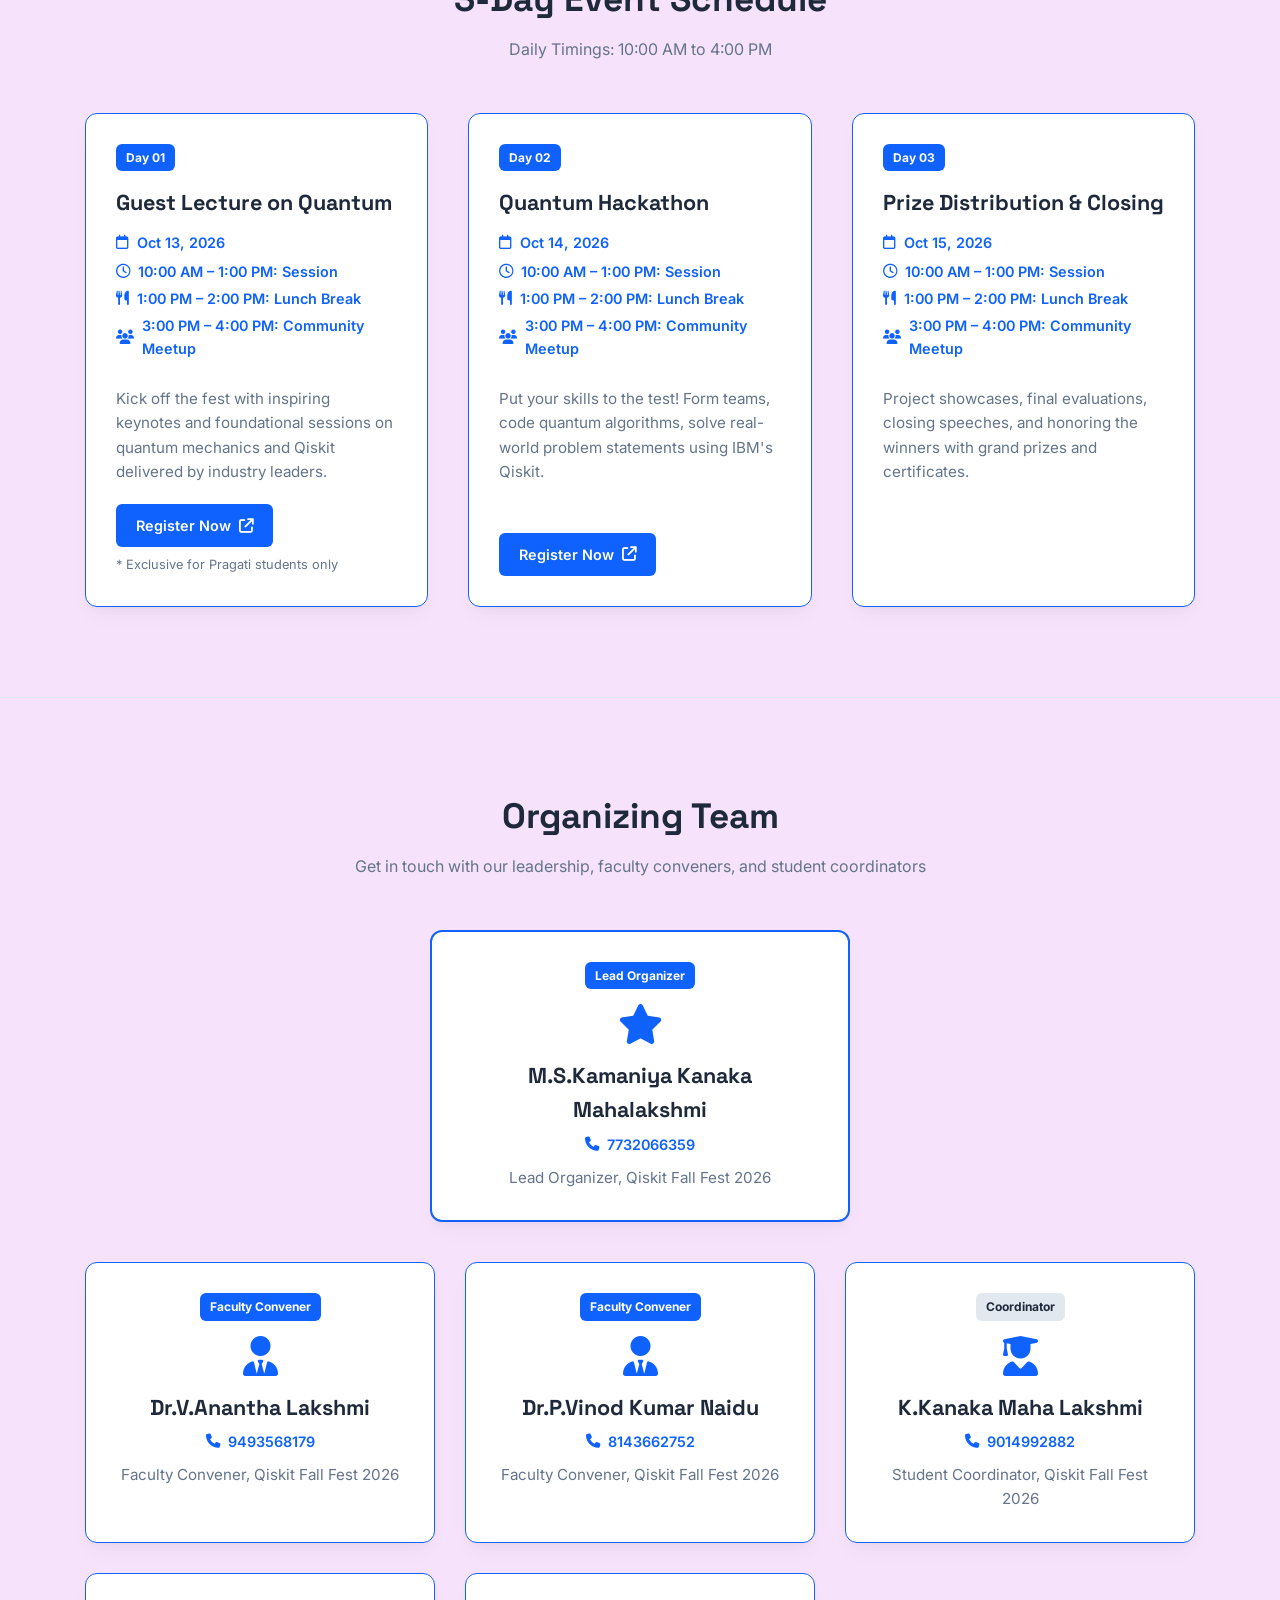
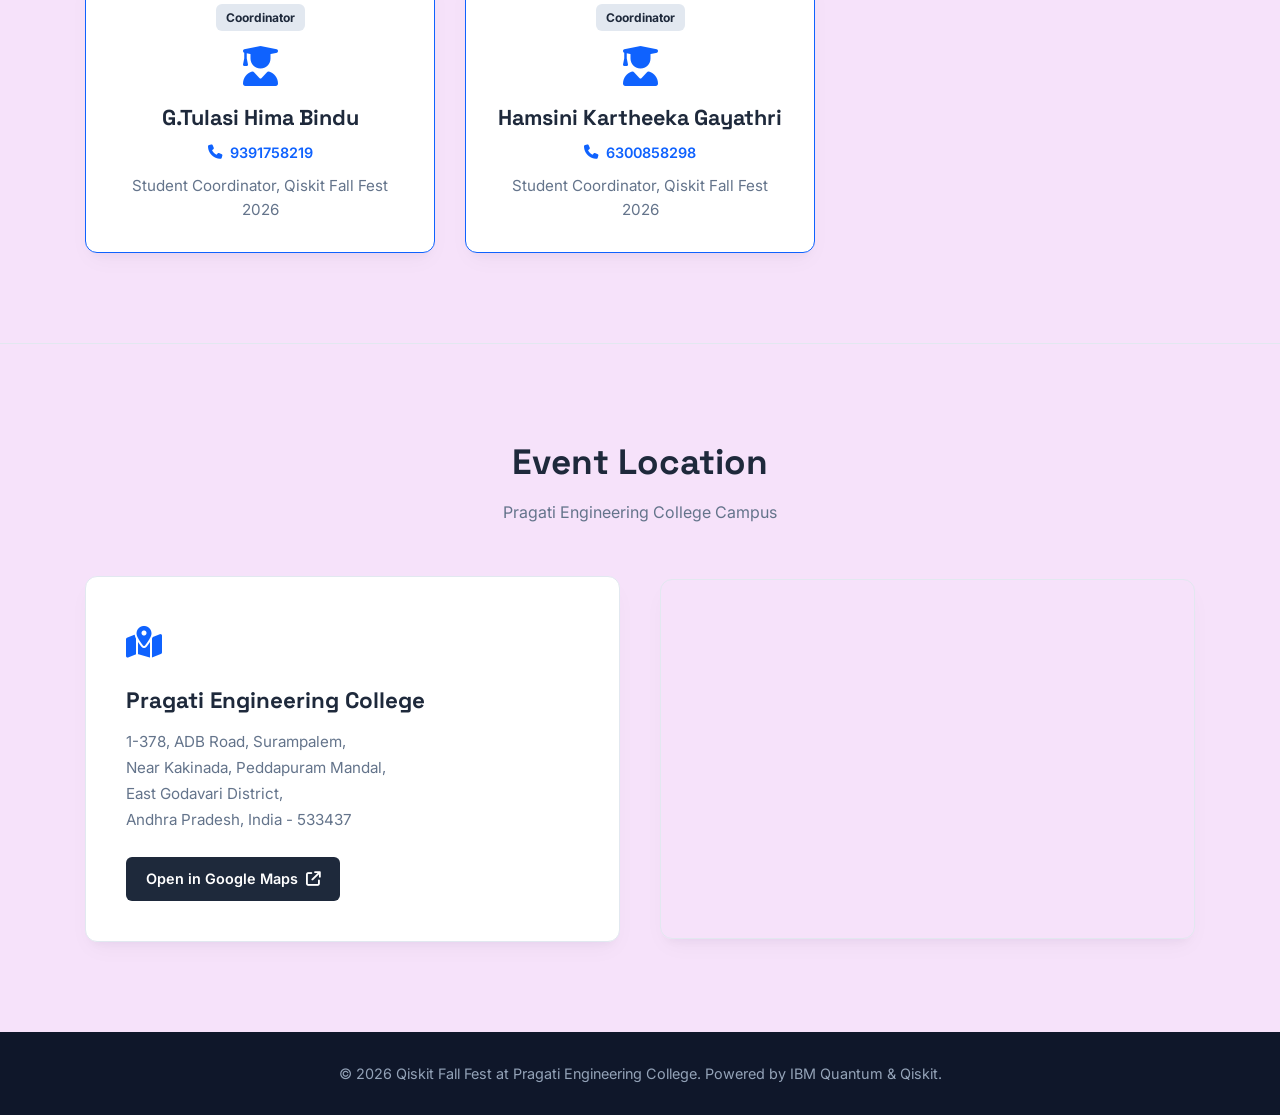
==== commit 7282e84a: "Update schedule timings with sessions, lunch break, and community meetup" ====
--- a/index.html
+++ b/index.html
@@ -10,8 +10,6 @@
 </head>
 <body>
 
-    
-
     <!-- Elevated Sticky Header with Title and Larger Logos -->
     <header class="site-header">
         <div class="container header-container">
@@ -21,9 +19,8 @@
                 <div class="logos-wrapper">
                     <img src="static/images/pragati-logo.png" alt="Pragati Engineering College Logo" class="logo college-logo">
                     <span class="logo-divider">|</span>
-                    <img src="static/images/ibm.png" alt="IBM Quantum Logo" class="logo qiskit-logo">
-                </div>
-
+                    <img src="static/images/ibm.jpeg" alt="IBM Quantum Logo" class="logo qiskit-logo">
+                </div>
             </div>
         </div>
     </header>
@@ -118,8 +115,10 @@
                     <div class="day-badge highlight-badge">Day 01</div>
                     <h3>Guest Lecture on Quantum</h3>
                     <p class="schedule-time" style="margin-bottom: 6px;"><i class="fa-regular fa-calendar"></i> Oct 13, 2026</p>
-                    <p class="schedule-time"><i class="fa-regular fa-clock"></i> 10:00 AM – 4:00 PM</p>
-                    <p class="schedule-desc">Kick off the fest with inspiring keynotes and foundational sessions on quantum mechanics and Qiskit delivered by industry leaders.</p>
+                    <p class="schedule-time" style="margin-bottom: 4px;"><i class="fa-regular fa-clock"></i> 10:00 AM – 1:00 PM: Session</p>
+                    <p class="schedule-time" style="margin-bottom: 4px;"><i class="fa-solid fa-utensils"></i> 1:00 PM – 2:00 PM: Lunch Break</p>
+                    <p class="schedule-time"><i class="fa-solid fa-users"></i> 3:00 PM – 4:00 PM: Community Meetup</p>
+                    <p class="schedule-desc" style="margin-top: 12px;">Kick off the fest with inspiring keynotes and foundational sessions on quantum mechanics and Qiskit delivered by industry leaders.</p>
                     <div style="margin-top: 20px;">
                         <a href="https://forms.gle/ZjrEdeMdd6oV57w67" target="_blank" class="map-dir-btn" style="background: var(--qiskit-blue);">
                             Register Now <i class="fa-solid fa-arrow-up-right-from-square"></i>
@@ -133,8 +132,10 @@
                     <div class="day-badge highlight-badge">Day 02</div>
                     <h3>Quantum Hackathon</h3>
                     <p class="schedule-time" style="margin-bottom: 6px;"><i class="fa-regular fa-calendar"></i> Oct 14, 2026</p>
-                    <p class="schedule-time"><i class="fa-regular fa-clock"></i> 10:00 AM – 4:00 PM</p>
-                    <p class="schedule-desc">Put your skills to the test! Form teams, code quantum algorithms, solve real-world problem statements using IBM's Qiskit.</p>
+                    <p class="schedule-time" style="margin-bottom: 4px;"><i class="fa-regular fa-clock"></i> 10:00 AM – 1:00 PM: Session</p>
+                    <p class="schedule-time" style="margin-bottom: 4px;"><i class="fa-solid fa-utensils"></i> 1:00 PM – 2:00 PM: Lunch Break</p>
+                    <p class="schedule-time"><i class="fa-solid fa-users"></i> 3:00 PM – 4:00 PM: Community Meetup</p>
+                    <p class="schedule-desc" style="margin-top: 12px;">Put your skills to the test! Form teams, code quantum algorithms, solve real-world problem statements using IBM's Qiskit.</p>
                     <div style="margin-top: 20px;">
                         <a href="https://forms.gle/RqSs9yZRU411RXv17" target="_blank" class="map-dir-btn" style="background: var(--qiskit-blue);">
                             Register Now <i class="fa-solid fa-arrow-up-right-from-square"></i>
@@ -147,8 +148,10 @@
                     <div class="day-badge highlight-badge">Day 03</div>
                     <h3>Prize Distribution & Closing</h3>
                     <p class="schedule-time" style="margin-bottom: 6px;"><i class="fa-regular fa-calendar"></i> Oct 15, 2026</p>
-                    <p class="schedule-time"><i class="fa-regular fa-clock"></i> 10:00 AM – 4:00 PM</p>
-                    <p class="schedule-desc">Project showcases, final evaluations, closing speeches, and honoring the winners with grand prizes and certificates.</p>
+                    <p class="schedule-time" style="margin-bottom: 4px;"><i class="fa-regular fa-clock"></i> 10:00 AM – 1:00 PM: Session</p>
+                    <p class="schedule-time" style="margin-bottom: 4px;"><i class="fa-solid fa-utensils"></i> 1:00 PM – 2:00 PM: Lunch Break</p>
+                    <p class="schedule-time"><i class="fa-solid fa-users"></i> 3:00 PM – 4:00 PM: Community Meetup</p>
+                    <p class="schedule-desc" style="margin-top: 12px;">Project showcases, final evaluations, closing speeches, and honoring the winners with grand prizes and certificates.</p>
                 </div>
 
             </div>
@@ -265,4 +268,4 @@
 
     <script src="static/script.js"></script>
 </body>
-</html>
+</html>
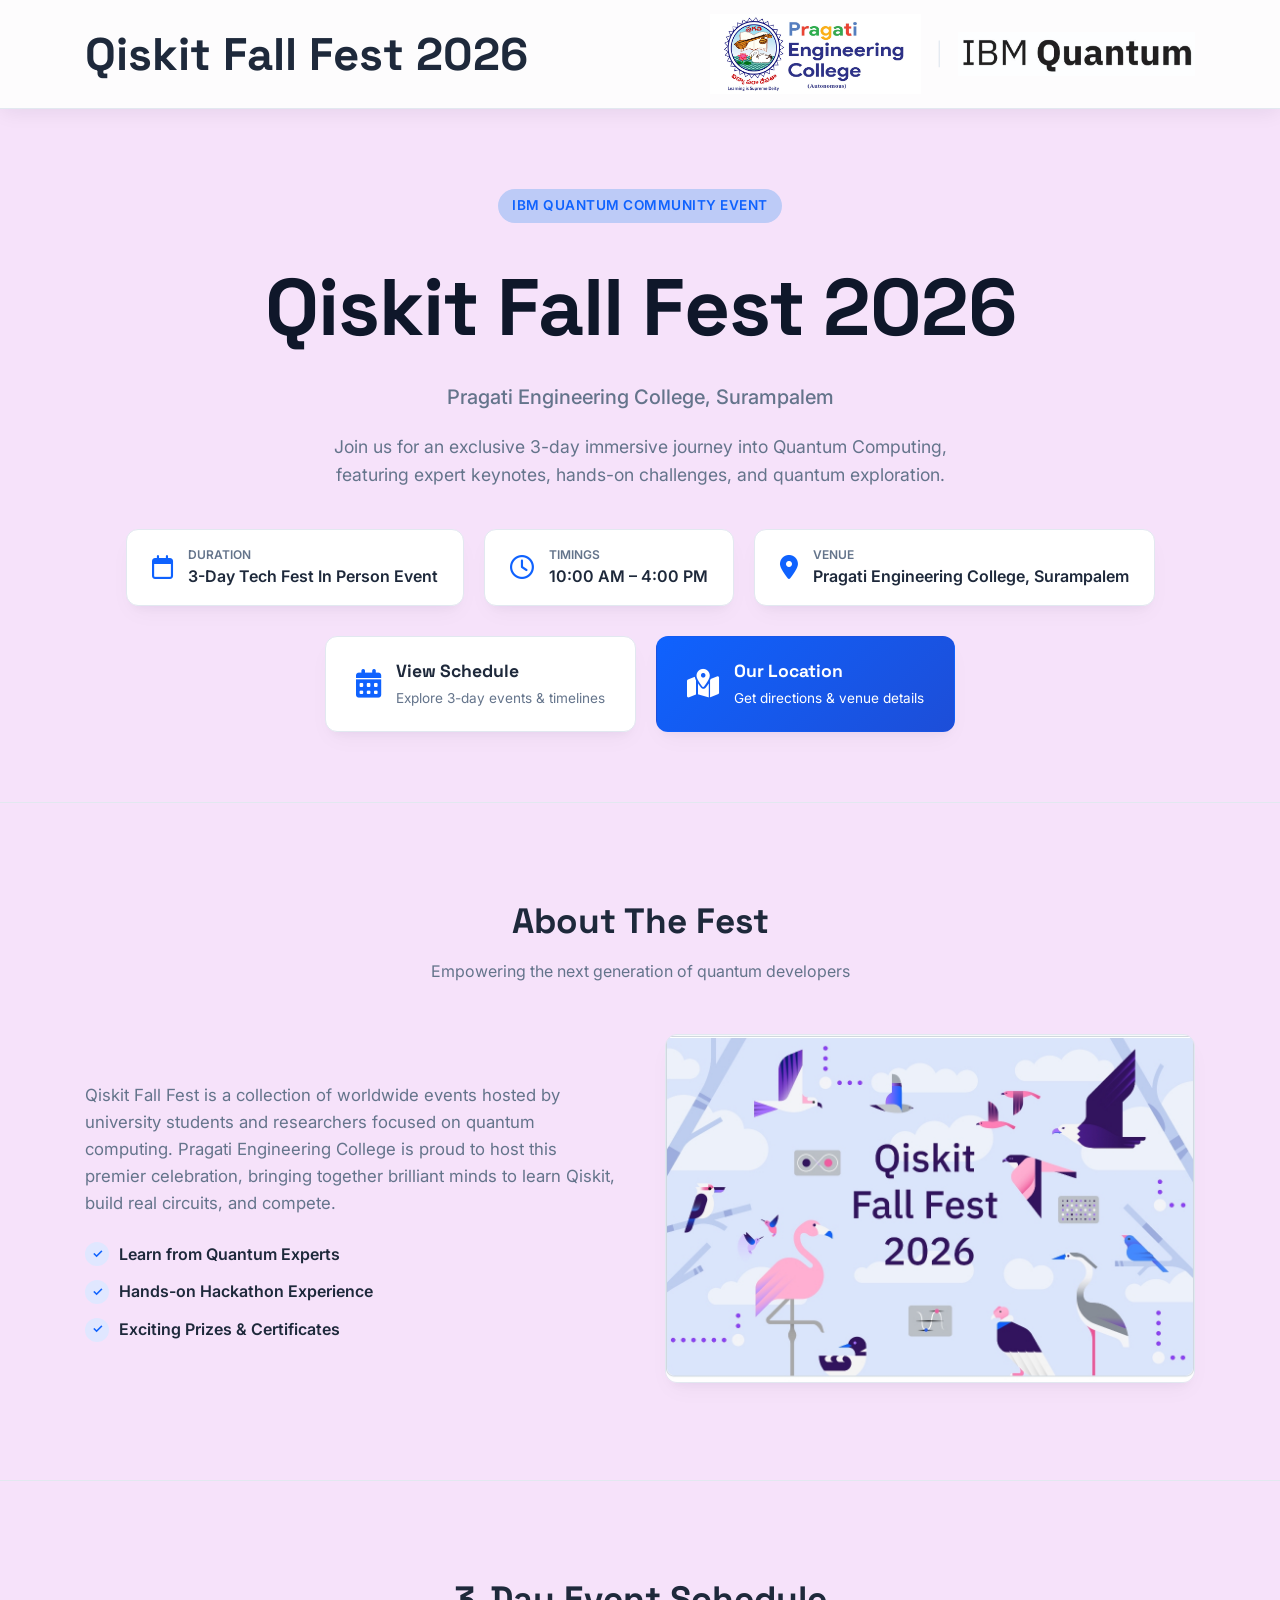
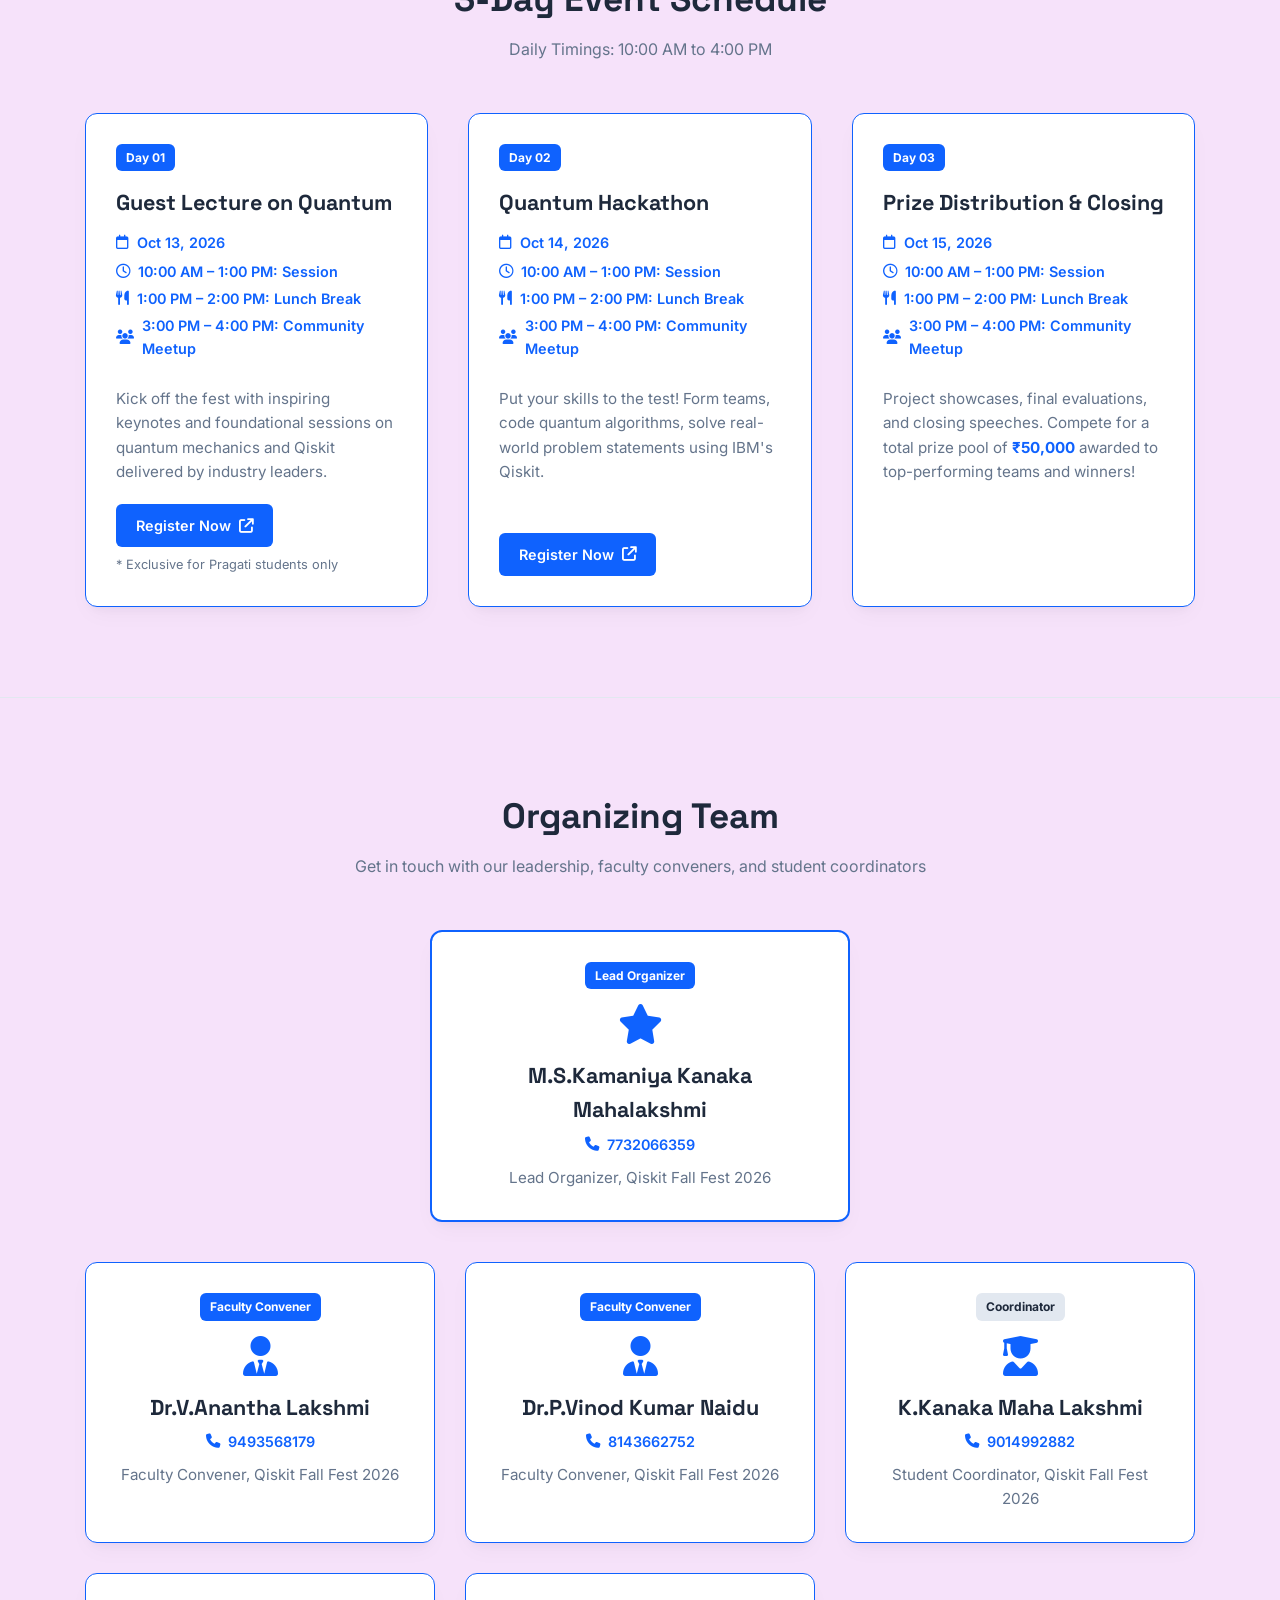
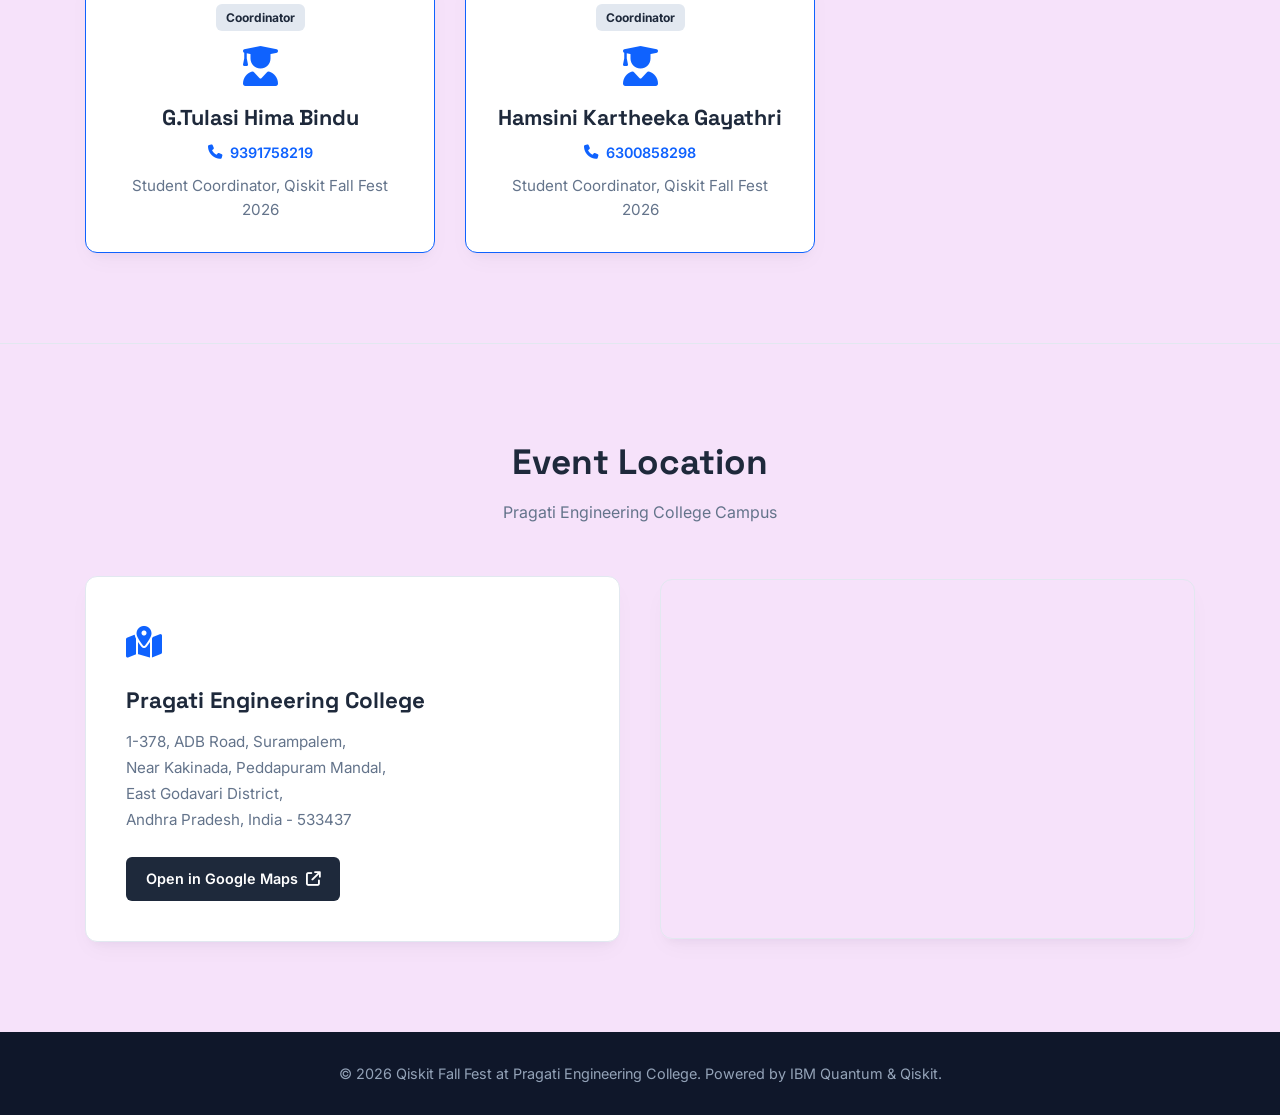
==== commit 448a6415: "Describe the changes you made here" ====
--- a/index.html
+++ b/index.html
@@ -39,6 +39,7 @@
                     <div>
                         <span class="info-label">Duration</span>
                         <span class="info-value">3-Day Tech Fest</span>
+                        <span class="info-value">In Person Event</span>
                     </div>
                 </div>
                 <div class="info-card">
@@ -151,7 +152,7 @@
                     <p class="schedule-time" style="margin-bottom: 4px;"><i class="fa-regular fa-clock"></i> 10:00 AM – 1:00 PM: Session</p>
                     <p class="schedule-time" style="margin-bottom: 4px;"><i class="fa-solid fa-utensils"></i> 1:00 PM – 2:00 PM: Lunch Break</p>
                     <p class="schedule-time"><i class="fa-solid fa-users"></i> 3:00 PM – 4:00 PM: Community Meetup</p>
-                    <p class="schedule-desc" style="margin-top: 12px;">Project showcases, final evaluations, closing speeches, and honoring the winners with grand prizes and certificates.</p>
+                    <p class="schedule-desc" style="margin-top: 12px;">Project showcases, final evaluations, and closing speeches. Compete for a total prize pool of <strong style="color: var(--qiskit-blue);">₹50,000</strong> awarded to top-performing teams and winners!</p>
                 </div>
 
             </div>
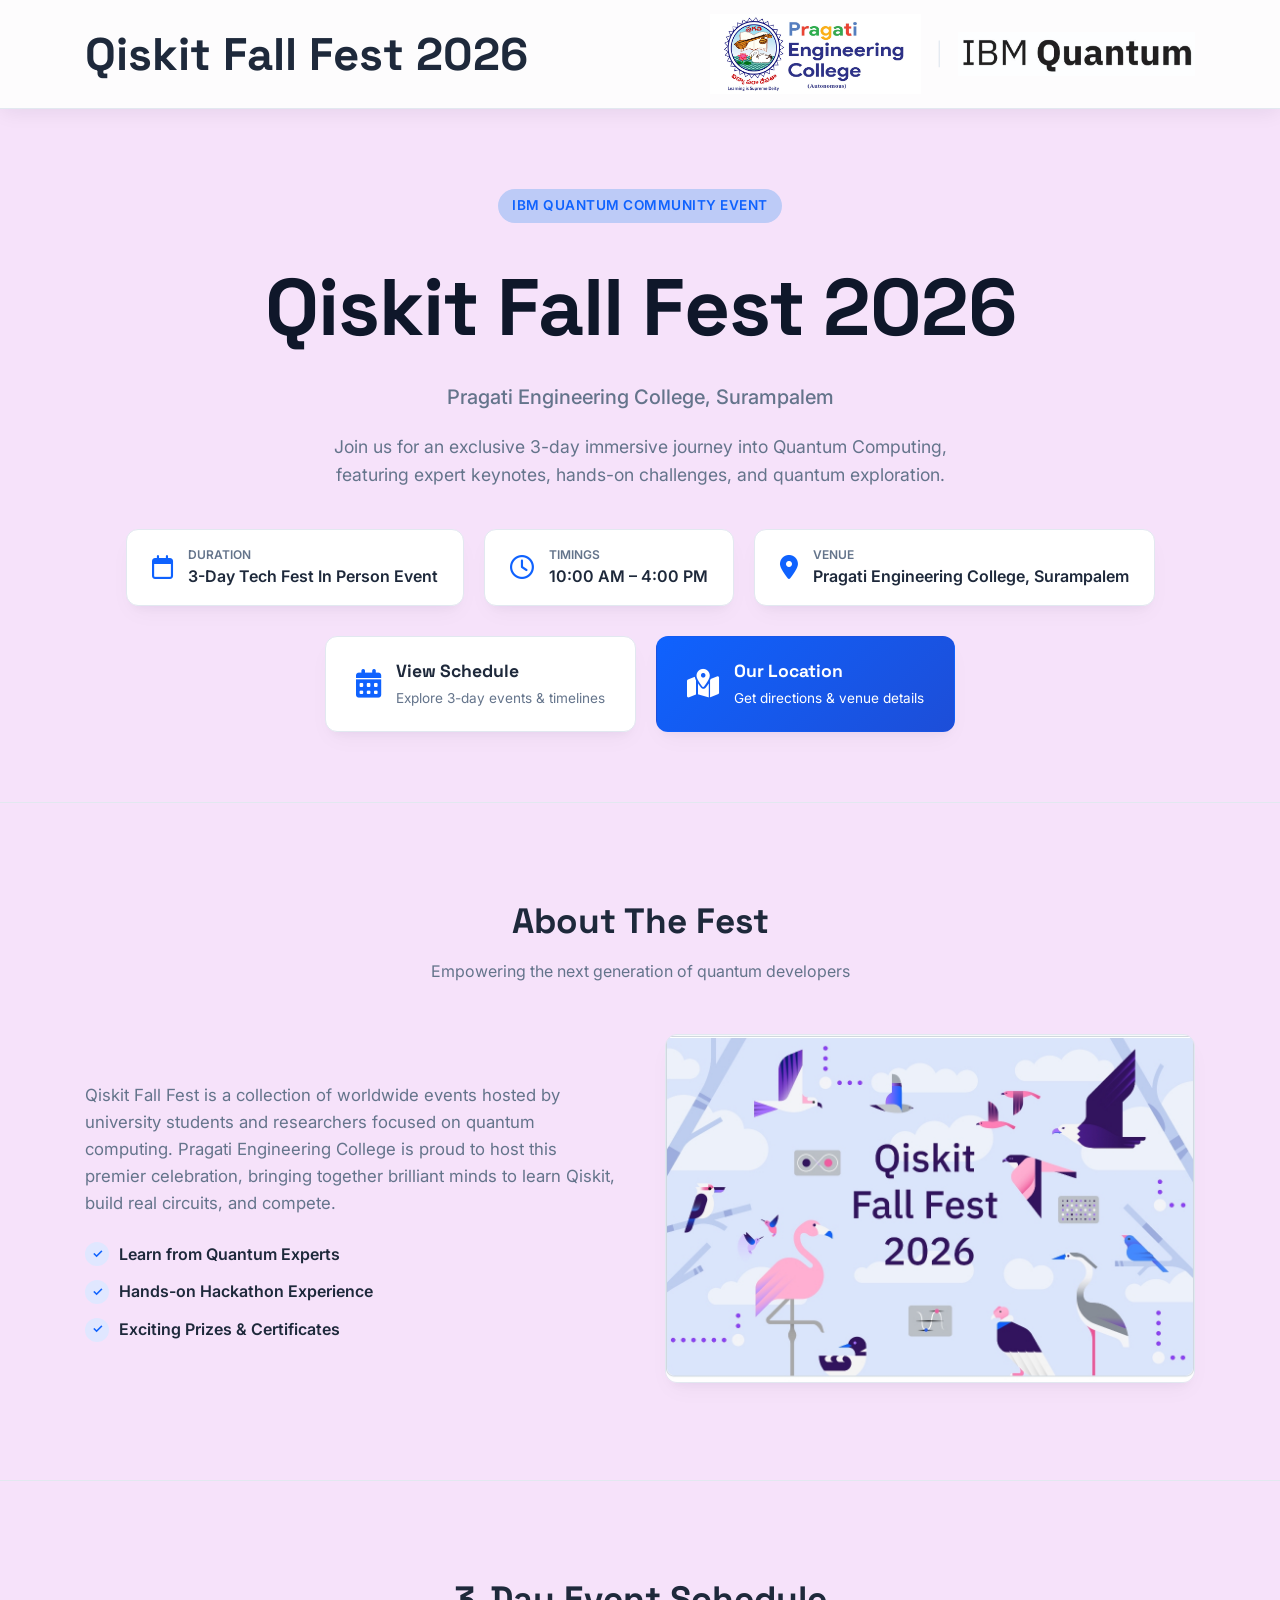
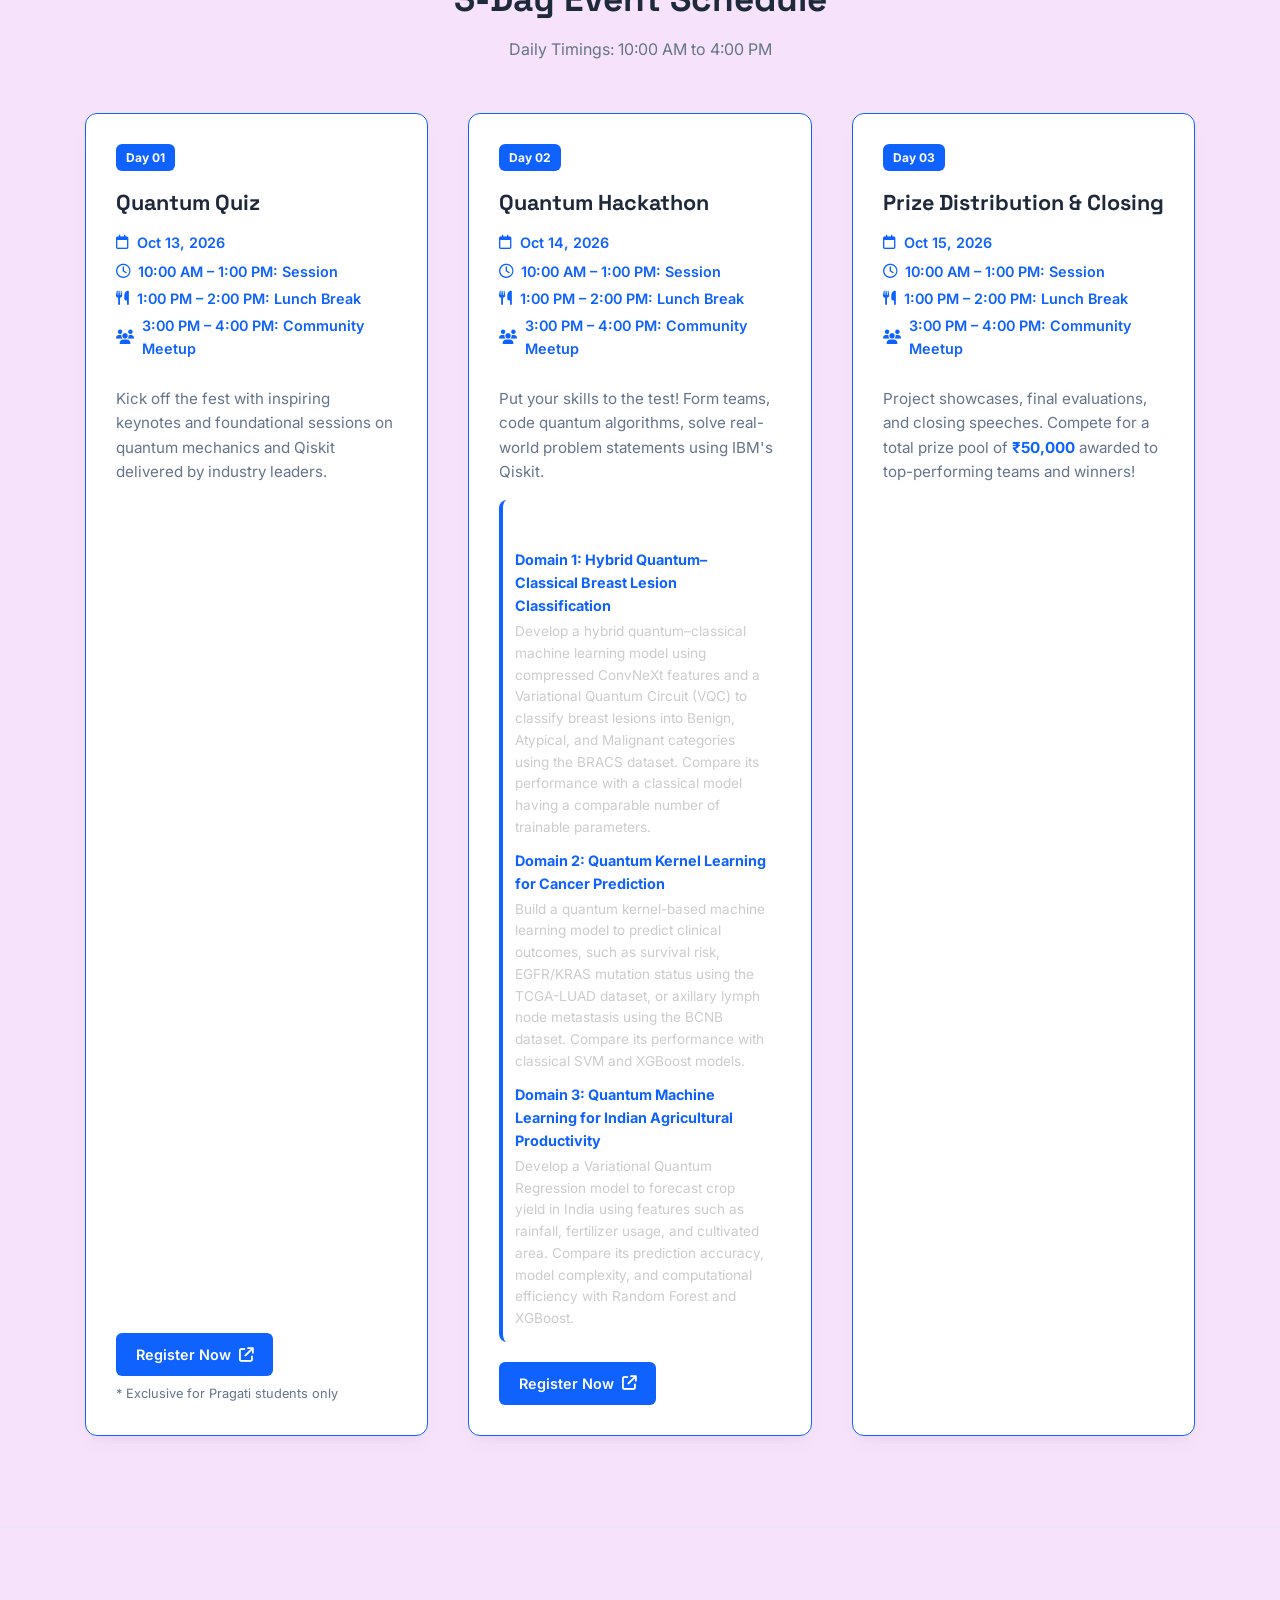
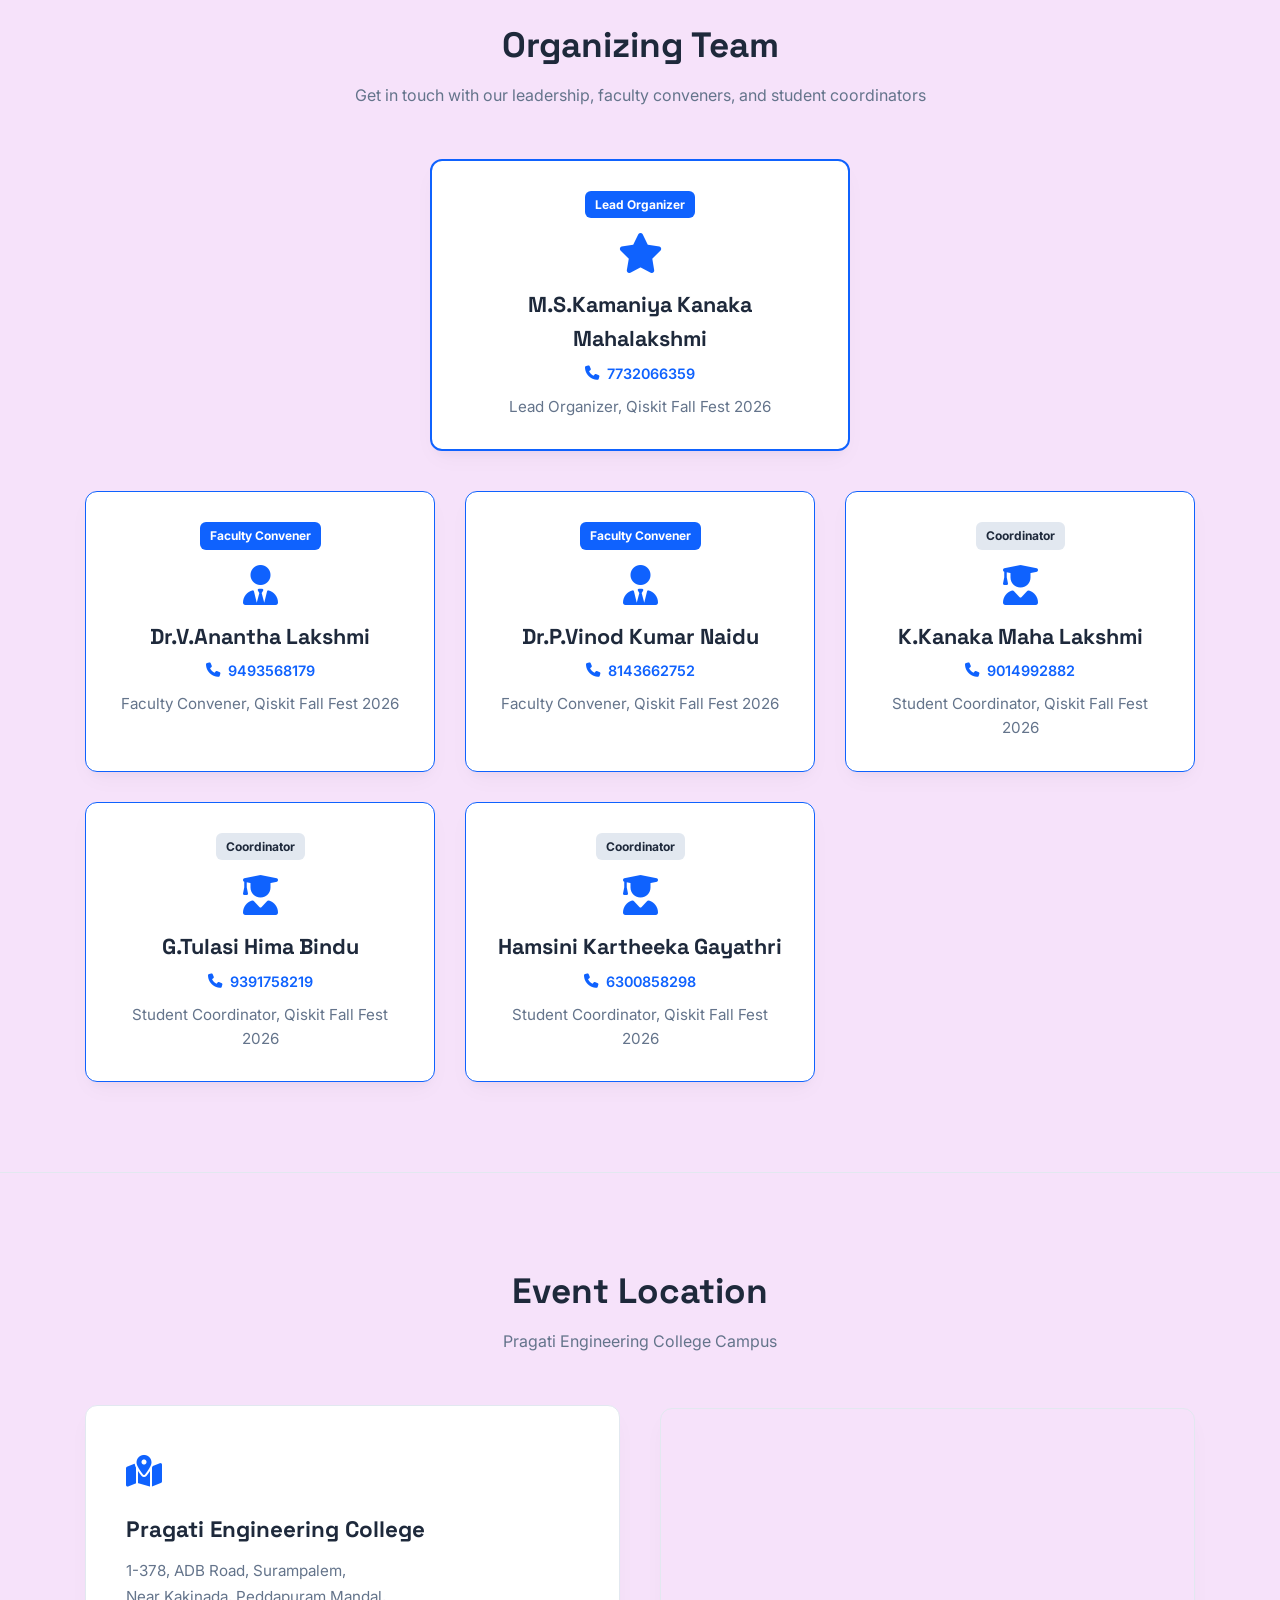
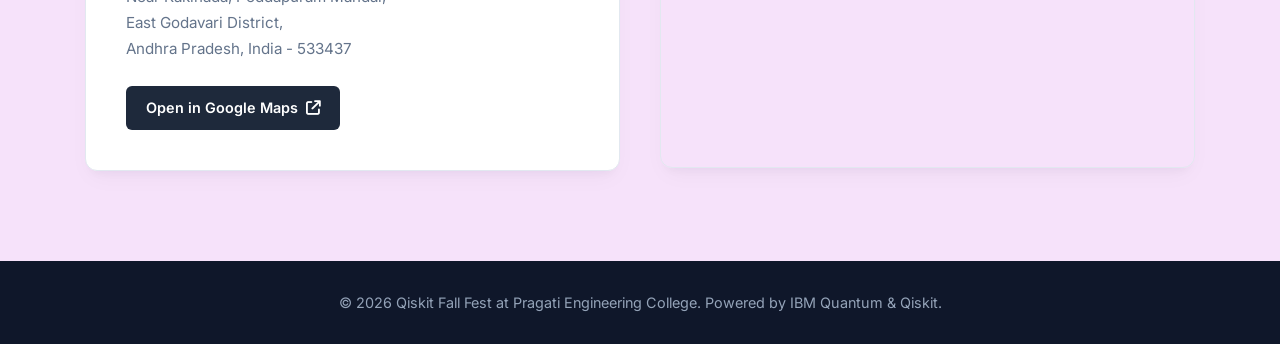
==== commit 3099d897: "Updated changes" ====
--- a/index.html
+++ b/index.html
@@ -114,14 +114,14 @@
                 <!-- Day 01 Card -->
                 <div class="schedule-card featured-card">
                     <div class="day-badge highlight-badge">Day 01</div>
-                    <h3>Guest Lecture on Quantum</h3>
+                    <h3>Quantum Quiz</h3>
                     <p class="schedule-time" style="margin-bottom: 6px;"><i class="fa-regular fa-calendar"></i> Oct 13, 2026</p>
                     <p class="schedule-time" style="margin-bottom: 4px;"><i class="fa-regular fa-clock"></i> 10:00 AM – 1:00 PM: Session</p>
                     <p class="schedule-time" style="margin-bottom: 4px;"><i class="fa-solid fa-utensils"></i> 1:00 PM – 2:00 PM: Lunch Break</p>
                     <p class="schedule-time"><i class="fa-solid fa-users"></i> 3:00 PM – 4:00 PM: Community Meetup</p>
                     <p class="schedule-desc" style="margin-top: 12px;">Kick off the fest with inspiring keynotes and foundational sessions on quantum mechanics and Qiskit delivered by industry leaders.</p>
                     <div style="margin-top: 20px;">
-                        <a href="https://forms.gle/ZjrEdeMdd6oV57w67" target="_blank" class="map-dir-btn" style="background: var(--qiskit-blue);">
+                        <a href="https://forms.gle/abETuZsns9dwqnti7" target="_blank" class="map-dir-btn" style="background: var(--qiskit-blue);">
                             Register Now <i class="fa-solid fa-arrow-up-right-from-square"></i>
                         </a>
                         <p style="font-size: 0.8rem; color: var(--text-muted); margin-top: 8px;">* Exclusive for Pragati students only</p>
@@ -137,8 +137,29 @@
                     <p class="schedule-time" style="margin-bottom: 4px;"><i class="fa-solid fa-utensils"></i> 1:00 PM – 2:00 PM: Lunch Break</p>
                     <p class="schedule-time"><i class="fa-solid fa-users"></i> 3:00 PM – 4:00 PM: Community Meetup</p>
                     <p class="schedule-desc" style="margin-top: 12px;">Put your skills to the test! Form teams, code quantum algorithms, solve real-world problem statements using IBM's Qiskit.</p>
+                    
+                    <!-- Problem Statements Section -->
+                    <div style="margin-top: 16px; padding: 12px; background: rgba(255,255,255,0.03); border-radius: 8px; border-left: 4px solid var(--qiskit-blue); text-align: left;">
+                        <h4 style="margin-bottom: 10px; font-size: 1rem; color: #fff;"><i class="fa-solid fa-lightbulb"></i> Hackathon Domains</h4>
+                        
+                        <div style="margin-bottom: 10px; font-size: 0.9rem;">
+                            <strong style="color: var(--qiskit-blue);">Domain 1: Hybrid Quantum–Classical Breast Lesion Classification</strong>
+                            <p style="margin-top: 4px; color: #ccc; font-size: 0.85rem;">Develop a hybrid quantum–classical machine learning model using compressed ConvNeXt features and a Variational Quantum Circuit (VQC) to classify breast lesions into Benign, Atypical, and Malignant categories using the BRACS dataset. Compare its performance with a classical model having a comparable number of trainable parameters.</p>
+                        </div>
+
+                        <div style="margin-bottom: 10px; font-size: 0.9rem;">
+                            <strong style="color: var(--qiskit-blue);">Domain 2: Quantum Kernel Learning for Cancer Prediction</strong>
+                            <p style="margin-top: 4px; color: #ccc; font-size: 0.85rem;">Build a quantum kernel-based machine learning model to predict clinical outcomes, such as survival risk, EGFR/KRAS mutation status using the TCGA-LUAD dataset, or axillary lymph node metastasis using the BCNB dataset. Compare its performance with classical SVM and XGBoost models.</p>
+                        </div>
+
+                        <div style="font-size: 0.9rem;">
+                            <strong style="color: var(--qiskit-blue);">Domain 3: Quantum Machine Learning for Indian Agricultural Productivity</strong>
+                            <p style="margin-top: 4px; color: #ccc; font-size: 0.85rem;">Develop a Variational Quantum Regression model to forecast crop yield in India using features such as rainfall, fertilizer usage, and cultivated area. Compare its prediction accuracy, model complexity, and computational efficiency with Random Forest and XGBoost.</p>
+                        </div>
+                    </div>
+
                     <div style="margin-top: 20px;">
-                        <a href="https://forms.gle/RqSs9yZRU411RXv17" target="_blank" class="map-dir-btn" style="background: var(--qiskit-blue);">
+                        <a href="https://docs.google.com/forms/d/e/1FAIpQLSdTevweRDLY3fvE126iZrB-jEOjKqeFro2gu57KpnrGVzQ5Ew/viewform" target="_blank" class="map-dir-btn" style="background: var(--qiskit-blue);">
                             Register Now <i class="fa-solid fa-arrow-up-right-from-square"></i>
                         </a>
                     </div>
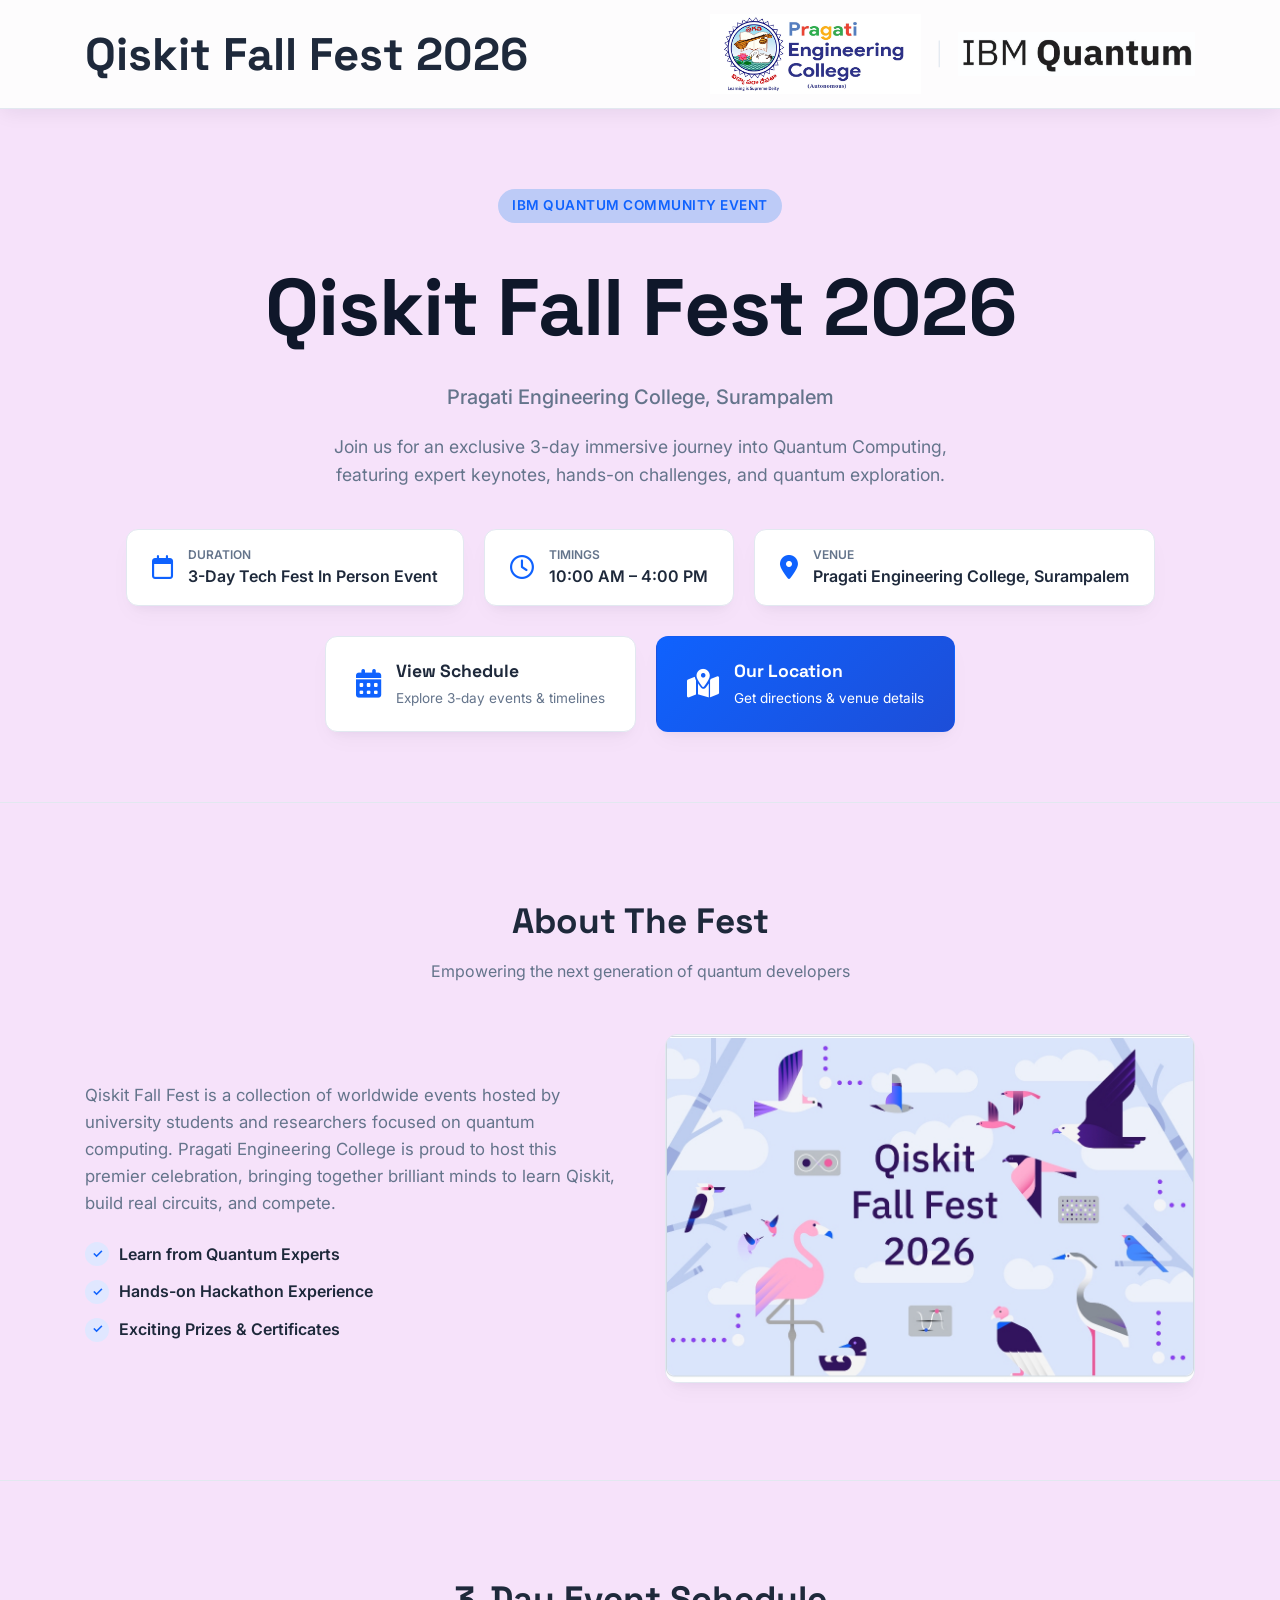
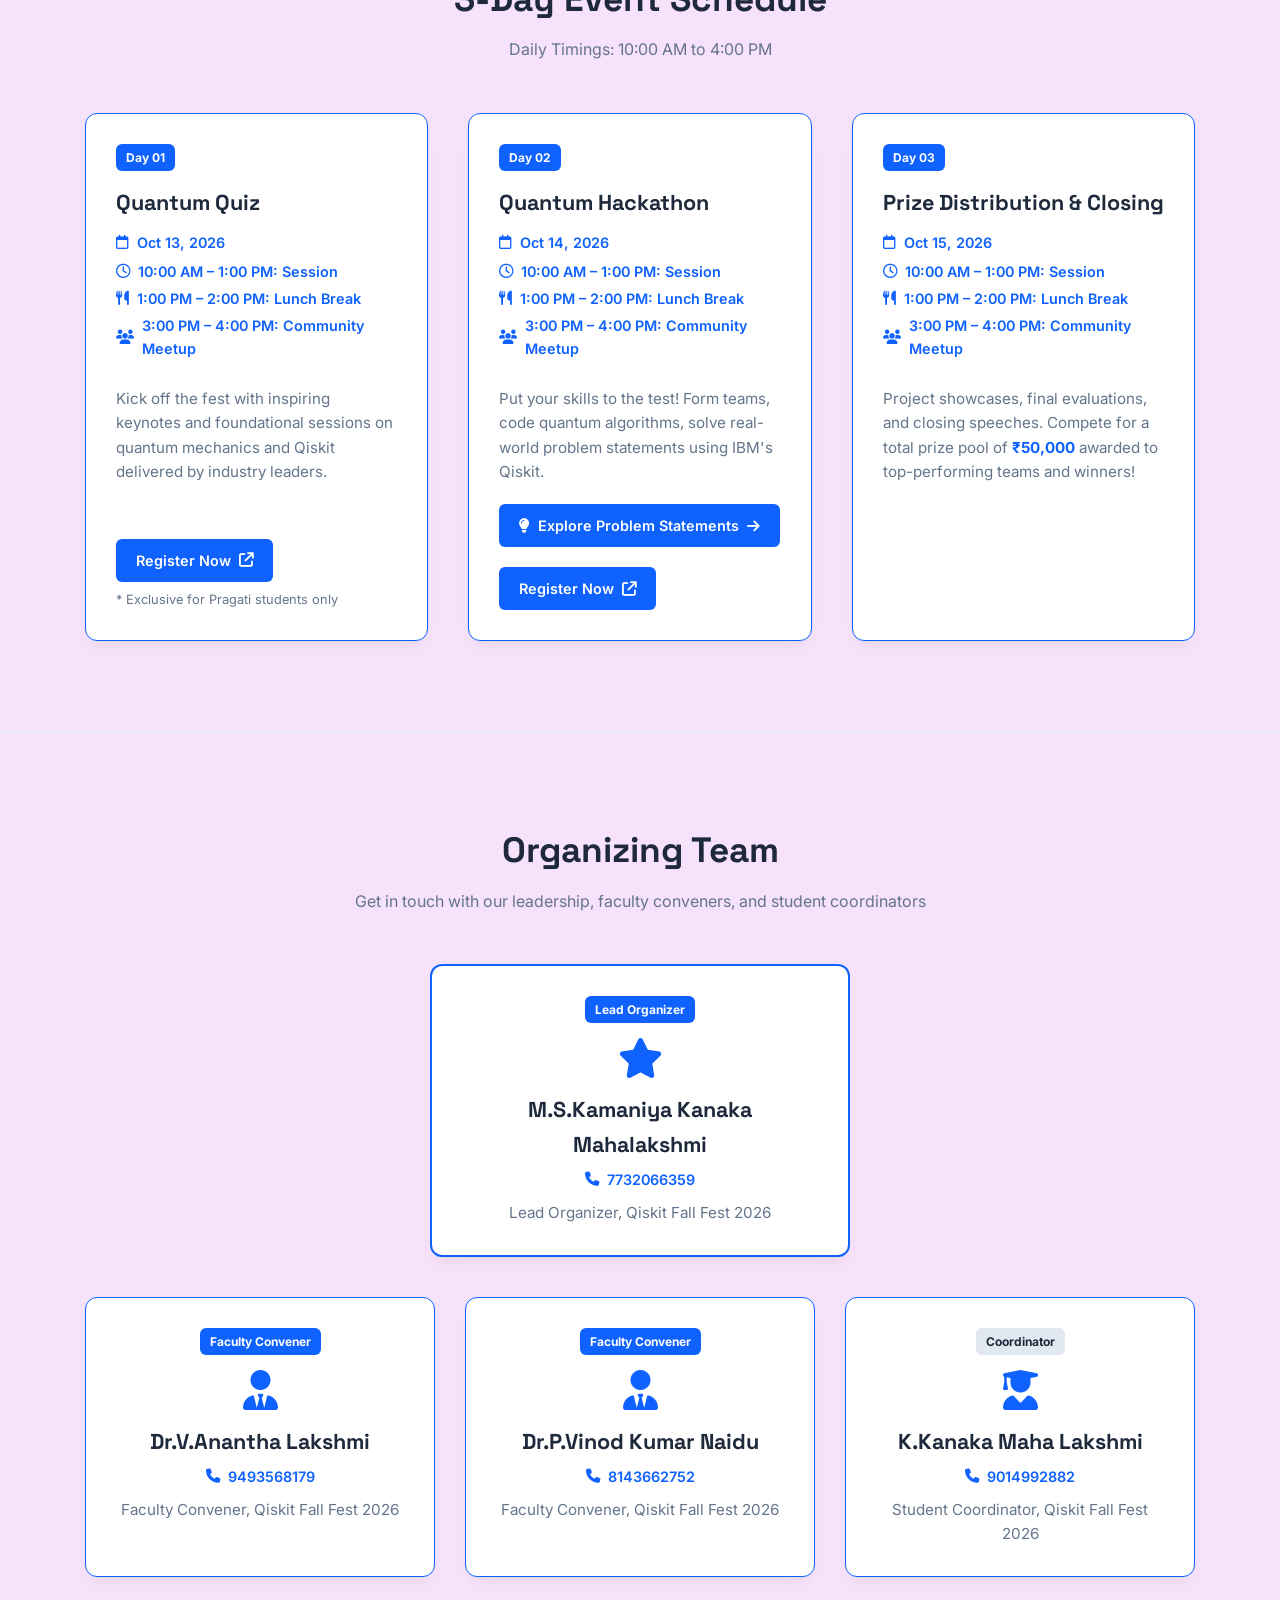
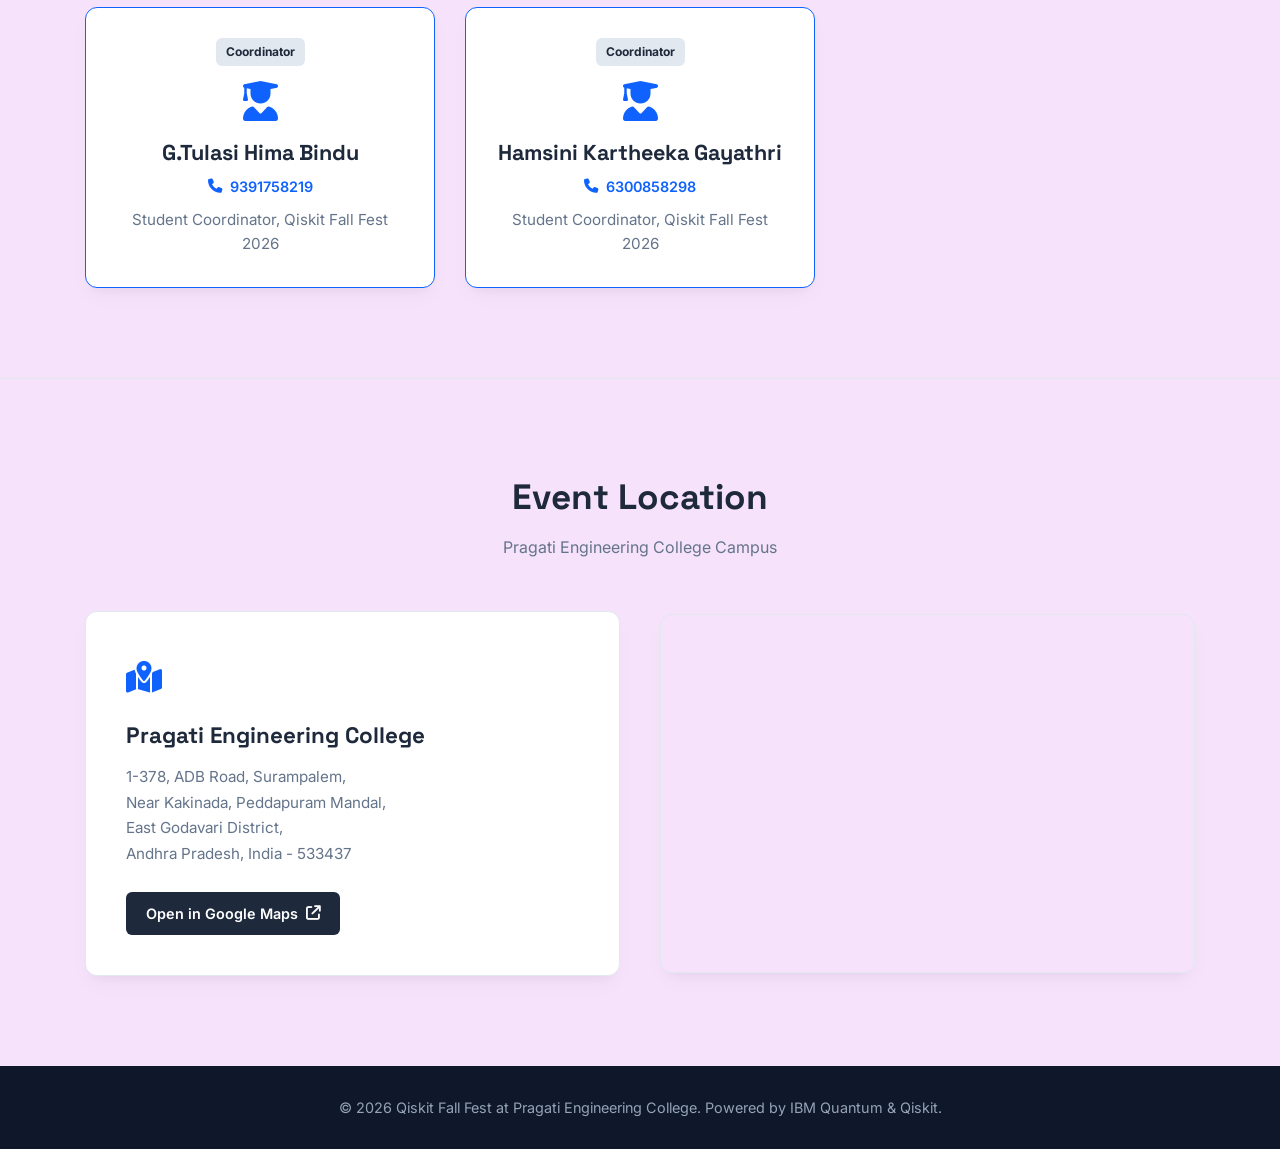
==== commit 2cff796b: "Add separate hackathon problem statements page" ====
--- a/index.html
+++ b/index.html
@@ -138,25 +138,18 @@
                     <p class="schedule-time"><i class="fa-solid fa-users"></i> 3:00 PM – 4:00 PM: Community Meetup</p>
                     <p class="schedule-desc" style="margin-top: 12px;">Put your skills to the test! Form teams, code quantum algorithms, solve real-world problem statements using IBM's Qiskit.</p>
                     
-                    <!-- Problem Statements Section -->
-                    <div style="margin-top: 16px; padding: 12px; background: rgba(255,255,255,0.03); border-radius: 8px; border-left: 4px solid var(--qiskit-blue); text-align: left;">
-                        <h4 style="margin-bottom: 10px; font-size: 1rem; color: #fff;"><i class="fa-solid fa-lightbulb"></i> Hackathon Domains</h4>
-                        
-                        <div style="margin-bottom: 10px; font-size: 0.9rem;">
-                            <strong style="color: var(--qiskit-blue);">Domain 1: Hybrid Quantum–Classical Breast Lesion Classification</strong>
-                            <p style="margin-top: 4px; color: #ccc; font-size: 0.85rem;">Develop a hybrid quantum–classical machine learning model using compressed ConvNeXt features and a Variational Quantum Circuit (VQC) to classify breast lesions into Benign, Atypical, and Malignant categories using the BRACS dataset. Compare its performance with a classical model having a comparable number of trainable parameters.</p>
-                        </div>
-
-                        <div style="margin-bottom: 10px; font-size: 0.9rem;">
-                            <strong style="color: var(--qiskit-blue);">Domain 2: Quantum Kernel Learning for Cancer Prediction</strong>
-                            <p style="margin-top: 4px; color: #ccc; font-size: 0.85rem;">Build a quantum kernel-based machine learning model to predict clinical outcomes, such as survival risk, EGFR/KRAS mutation status using the TCGA-LUAD dataset, or axillary lymph node metastasis using the BCNB dataset. Compare its performance with classical SVM and XGBoost models.</p>
-                        </div>
-
-                        <div style="font-size: 0.9rem;">
-                            <strong style="color: var(--qiskit-blue);">Domain 3: Quantum Machine Learning for Indian Agricultural Productivity</strong>
-                            <p style="margin-top: 4px; color: #ccc; font-size: 0.85rem;">Develop a Variational Quantum Regression model to forecast crop yield in India using features such as rainfall, fertilizer usage, and cultivated area. Compare its prediction accuracy, model complexity, and computational efficiency with Random Forest and XGBoost.</p>
-                        </div>
-                    </div>
+                    
+                    <!-- Explore Problem Statements Button -->
+                    <div style="margin-top: 20px;">
+                        <a href="problem-statements.html"
+                        class="map-dir-btn"
+                        style="background: var(--qiskit-blue);">
+                            <i class="fa-solid fa-lightbulb"></i>
+                            Explore Problem Statements
+                            <i class="fa-solid fa-arrow-right"></i>
+                        </a>
+                    </div>
+
 
                     <div style="margin-top: 20px;">
                         <a href="https://docs.google.com/forms/d/e/1FAIpQLSdTevweRDLY3fvE126iZrB-jEOjKqeFro2gu57KpnrGVzQ5Ew/viewform" target="_blank" class="map-dir-btn" style="background: var(--qiskit-blue);">
